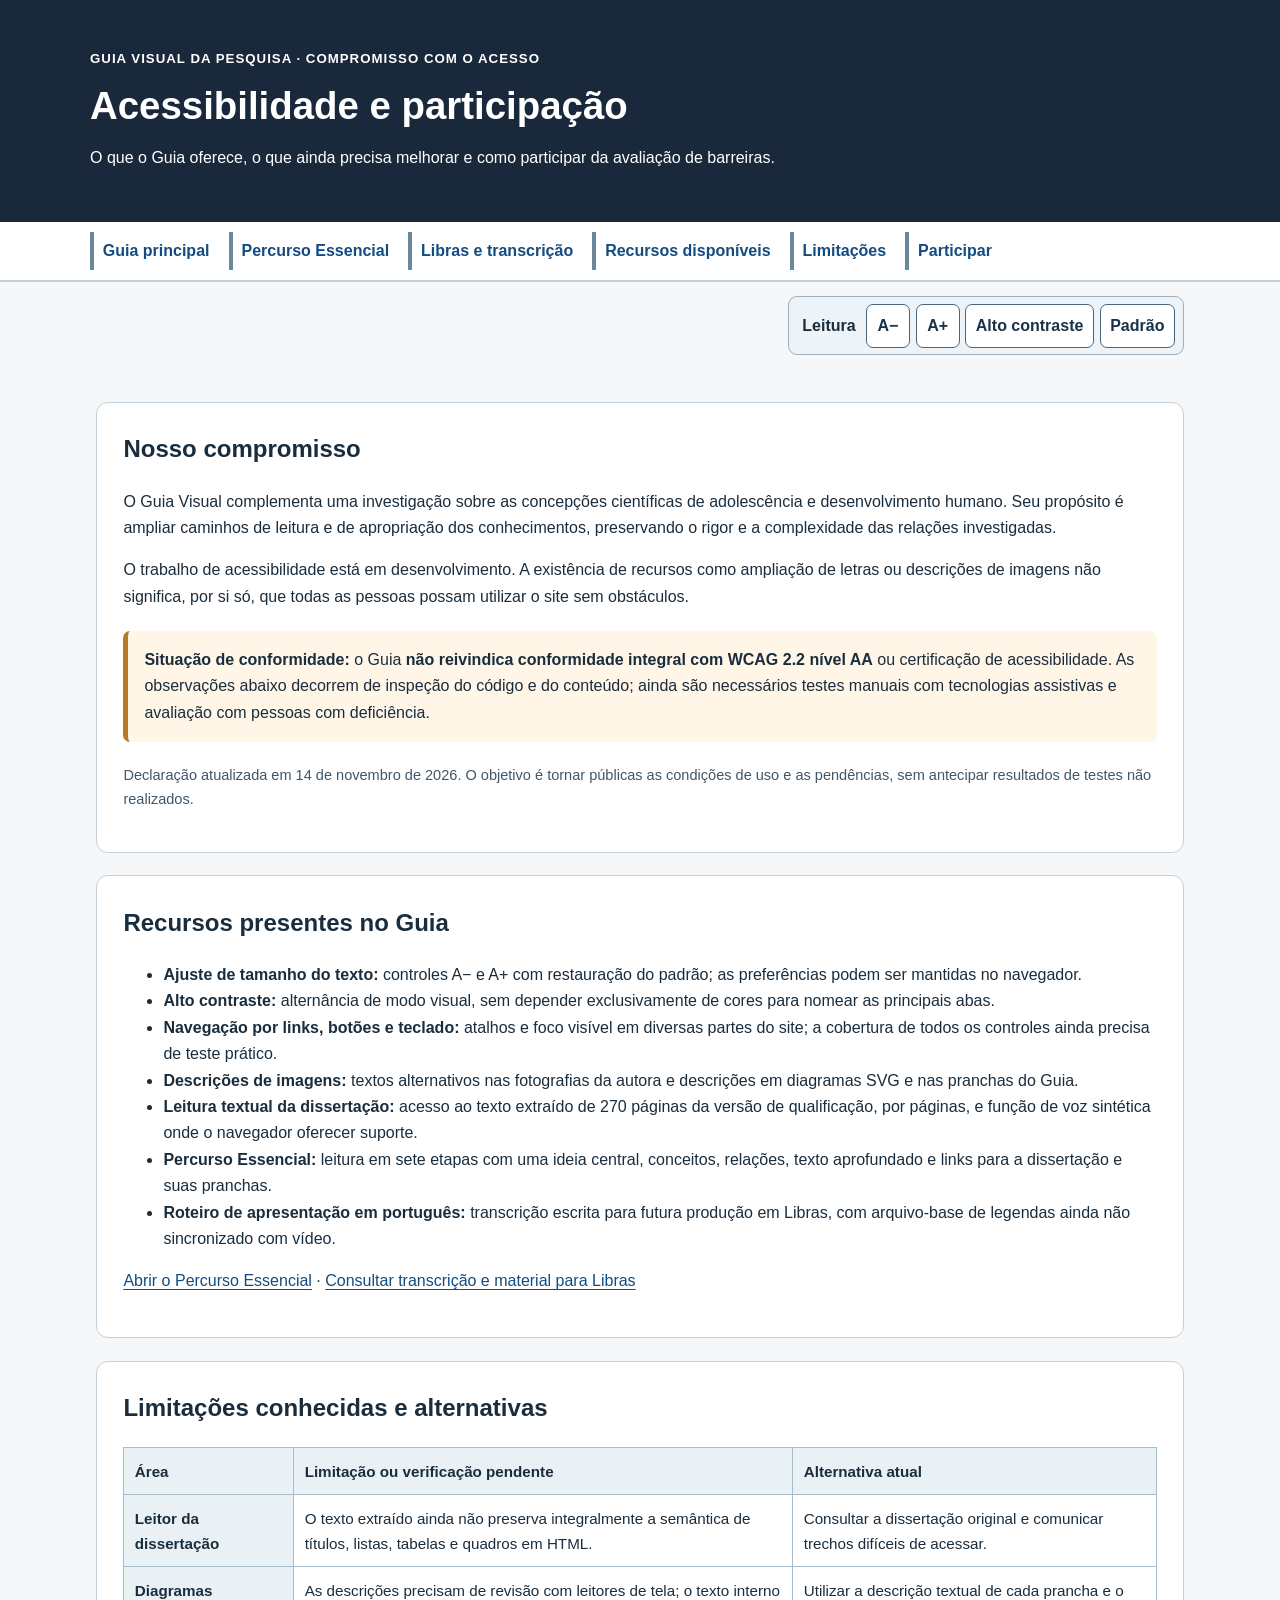
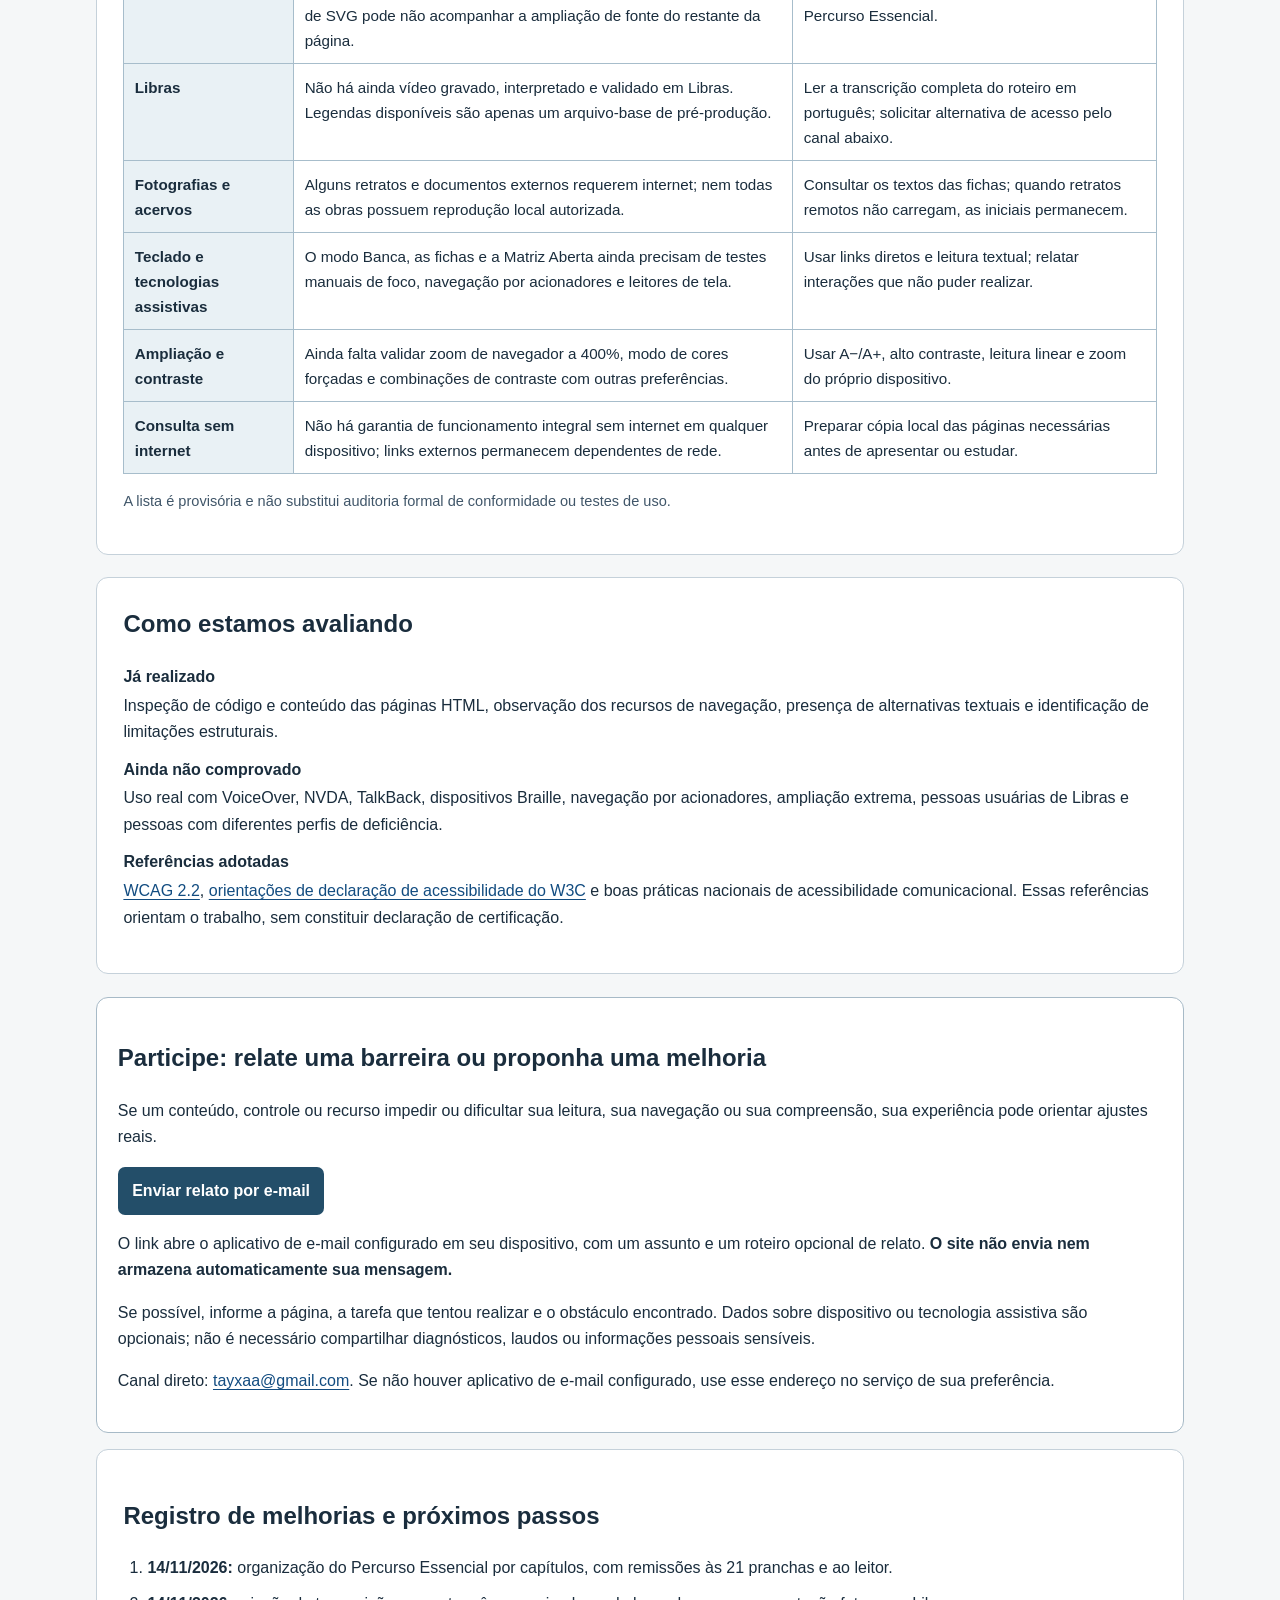
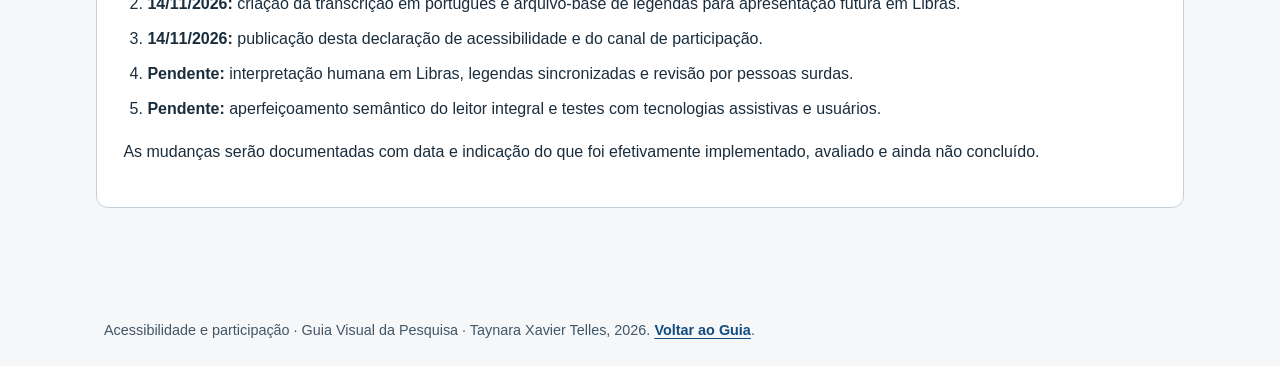
==== acessibilidade.html @ acc0e572 "Criar declaração transparente de acessibilidade e participação com canal de retorno" ====
<!doctype html><html lang="pt-BR"><head><meta charset="utf-8"><meta name="viewport" content="width=device-width,initial-scale=1"><meta name="author" content="Taynara Xavier Telles"><title>Acessibilidade e participação · Guia Visual</title><style>:root{--ink:#1a2d3d;--muted:#40576b;--line:#c5d1da;--bg:#f5f7f8;--navy:#19283b;--accent:#345e75;color-scheme:light}
*{box-sizing:border-box}html{scroll-behavior:smooth;scroll-padding-top:1.5rem}body{margin:0;font:1rem/1.65 Arial,Helvetica,sans-serif;background:var(--bg);color:var(--ink)}a{color:#124c80;text-underline-offset:3px}a:focus-visible,button:focus-visible,summary:focus-visible{outline:3px solid #b85d16;outline-offset:3px}.skip{position:absolute;left:-10000px}.skip:focus{left:1rem;top:.5rem;z-index:20;background:#fff;padding:.6rem}.hero{background:var(--navy);color:#fff;padding:2.15rem max(1rem,calc((100vw - 1100px)/2))}.eyebrow{text-transform:uppercase;letter-spacing:.075em;font-size:.83rem;font-weight:700}.hero h1{font-size:clamp(1.8rem,3vw,2.6rem);line-height:1.2;margin:.45rem 0}.hero p{max-width:82ch}.topnav{background:#fff;border-bottom:2px solid #c1cdd8;padding:.65rem max(1rem,calc((100vw - 1100px)/2));display:flex;flex-wrap:wrap;gap:.65rem;align-items:center}.topnav a{padding:.35rem .55rem;border-left:4px solid #6b8799;text-decoration:none;font-weight:700}.topnav a:hover{text-decoration:underline}.a11y-standalone{max-width:1120px;margin:.9rem auto;padding:0 1rem;display:flex;justify-content:flex-end}.accessibility-controls{display:none;align-items:center;gap:.35rem;flex-wrap:wrap;background:#edf3f7;border:1px solid #9cb0bf;padding:.4rem .5rem;border-radius:9px}html.gv-a11y-ready .accessibility-controls{display:flex}.accessibility-controls button{font:inherit;font-weight:700;padding:.38rem .6rem;min-height:44px;min-width:44px;background:#fff;border:1px solid #48657a;border-radius:7px;color:#193247}.accessibility-controls button[aria-pressed=true]{background:#19283b;color:#fff}.a11y-label{font-weight:bold;padding:0 .3rem}.a11y-visually-hidden{position:absolute!important;width:1px!important;height:1px!important;padding:0!important;margin:-1px!important;overflow:hidden!important;clip:rect(0,0,0,0)!important;white-space:nowrap!important;border:0!important}main{max-width:1120px;margin:auto;padding:1rem 1rem 4rem}.intro,.chapter,.last{background:#fff;border:1px solid var(--line);border-radius:12px;padding:clamp(1rem,2.3vw,1.65rem);margin:1rem 0 1.4rem}.intro h2{margin-top:0}.jump{display:grid;grid-template-columns:repeat(auto-fit,minmax(min(100%,220px),1fr));gap:.55rem;margin:.9rem 0}.jump a{border:1px solid #acbfce;border-left:5px solid var(--accent);border-radius:7px;padding:.65rem .75rem;background:#f3f7fa;text-decoration:none;font-weight:700}.jump a:hover{background:#e2eef5;text-decoration:underline}.chapter{border-left:8px solid var(--tone,#426b82)}.chapter header h2{font-size:clamp(1.3rem,2vw,1.7rem);margin:.15rem 0 .6rem}.chapter .step{font-size:.81rem;font-weight:700;text-transform:uppercase;letter-spacing:.05em;color:#3c6177}.chapter .key{font-size:1.12rem;line-height:1.55;font-weight:600;max-width:88ch}.chapter h3{font-size:1.05rem;margin:.8rem 0 .3rem}.chapter ul{margin:.25rem 0 1rem;padding-left:1.3rem}.chapter li{margin:.3rem 0}.chapter details{border:1px solid #a8bdcb;border-radius:8px;padding:.6rem .8rem;margin:.6rem 0;background:#f8fafc}.chapter summary{cursor:pointer;font-weight:700}.chapter details p{margin:.75rem 0}.links{display:flex;gap:.7rem;flex-wrap:wrap;margin-top:1rem}.links a{font-weight:700;display:inline-block;padding:.5rem .7rem;border:1px solid #9bb3c3;border-radius:7px}.trace{font-size:.88rem;color:#3e5568}.note{border-left:4px solid #b97927;background:#fcf6ec;padding:.75rem 1rem}.last ul{padding-left:1.35rem}.footer{padding:1.5rem;max-width:1120px;margin:auto;font-size:.9rem;color:#405669}.footer a{font-weight:700}@media(max-width:600px){.topnav{gap:.3rem}.topnav a{font-size:.88rem}.links{display:grid}.chapter{padding:1rem;border-left-width:5px}}@media(prefers-reduced-motion:reduce){html{scroll-behavior:auto}}@media print{.topnav,.a11y-standalone,.skip{display:none!important}body{background:#fff}.chapter{break-inside:avoid}.hero{background:#fff;color:#000}}html.gv-high-contrast,html.gv-high-contrast body{background:#fff!important;color:#000!important}html.gv-high-contrast .hero{background:#000!important;color:#fff!important}html.gv-high-contrast :is(.intro,.chapter,.last,.chapter details,.jump a,.topnav,.links a,.accessibility-controls){background:#fff!important;color:#000!important;border-color:#000!important;box-shadow:none!important}html.gv-high-contrast a{color:#001b9c!important;text-decoration:underline!important}html.gv-high-contrast .hero a{color:#fff!important}html.gv-high-contrast .note{background:#fff!important;border-color:#000!important;color:#000!important}html.gv-high-contrast .accessibility-controls button{background:#fff!important;color:#000!important;border:2px solid #000!important}html.gv-high-contrast .accessibility-controls button[aria-pressed=true]{background:#000!important;color:#fff!important}
.status-table{border-collapse:collapse;width:100%;font-size:.95rem;background:#fff}.status-table th,.status-table td{border:1px solid #a7bdcb;padding:.65rem;vertical-align:top;text-align:left}.status-table th{background:#e9f1f5}.statement dt{font-weight:700;margin-top:.7rem}.statement dd{margin:.15rem 0 .6rem}.notice{border-left:5px solid #b77b28;background:#fff6e8;padding:1rem;margin:1.3rem 0;border-radius:7px}.success-box{border-left:5px solid #42705e;background:#edf5f0;padding:1rem;margin:1rem 0;border-radius:7px}.feedback{border:1px solid #a7bac7;border-radius:12px;padding:1.3rem;background:#fff;margin:1rem 0}.feedback .contact{display:inline-block;background:#234e69;color:#fff;padding:.68rem .9rem;text-decoration:none;font-weight:700;border-radius:7px}.feedback .contact:focus-visible{outline:3px solid #dc961f}.feedback .contact:hover{text-decoration:underline}.small{font-size:.91rem;color:#405669}.timeline{padding-left:1.5rem}.timeline li{margin:.55rem 0}@media(max-width:620px){.status-table{display:block;overflow-x:auto}.feedback{padding:1rem}}html.gv-high-contrast :is(.status-table,.status-table th,.status-table td,.notice,.success-box,.feedback){background:#fff!important;color:#000!important;border-color:#000!important}html.gv-high-contrast .feedback .contact{background:#000!important;color:#fff!important}</style></head><body>
<a class="skip" href="#conteudo">Ir diretamente ao conteúdo</a>
<header class="hero"><p class="eyebrow">Guia Visual da Pesquisa · Compromisso com o acesso</p><h1>Acessibilidade e participação</h1><p>O que o Guia oferece, o que ainda precisa melhorar e como participar da avaliação de barreiras.</p></header>
<nav class="topnav" aria-label="Navegação principal"><a href="index.html#explorar">Guia principal</a><a href="percurso-essencial.html">Percurso Essencial</a><a href="libras-apresentacao.html">Libras e transcrição</a><a href="#recursos">Recursos disponíveis</a><a href="#limites">Limitações</a><a href="#participar">Participar</a></nav>
<div class="a11y-standalone"><div class="accessibility-controls" role="group" aria-label="Ajustes de acessibilidade"><span class="a11y-label">Leitura</span><button type="button" id="gv-font-minus" aria-label="Diminuir tamanho da letra" title="Diminuir tamanho da letra">A−</button><button type="button" id="gv-font-plus" aria-label="Aumentar tamanho da letra" title="Aumentar tamanho da letra">A+</button><button type="button" id="gv-contrast" aria-pressed="false" aria-label="Ativar alto contraste">Alto contraste</button><button type="button" id="gv-reset" title="Restaurar tamanho e contraste originais">Padrão</button><span id="gv-a11y-status" class="a11y-visually-hidden" role="status" aria-live="polite" aria-atomic="true"></span></div></div>
<main id="conteudo">
<section class="intro" aria-labelledby="compromisso"><h2 id="compromisso">Nosso compromisso</h2>
<p>O Guia Visual complementa uma investigação sobre as concepções científicas de adolescência e desenvolvimento humano. Seu propósito é ampliar caminhos de leitura e de apropriação dos conhecimentos, preservando o rigor e a complexidade das relações investigadas.</p>
<p>O trabalho de acessibilidade está em desenvolvimento. A existência de recursos como ampliação de letras ou descrições de imagens não significa, por si só, que todas as pessoas possam utilizar o site sem obstáculos.</p>
<div class="notice"><strong>Situação de conformidade:</strong> o Guia <strong>não reivindica conformidade integral com WCAG 2.2 nível AA</strong> ou certificação de acessibilidade. As observações abaixo decorrem de inspeção do código e do conteúdo; ainda são necessários testes manuais com tecnologias assistivas e avaliação com pessoas com deficiência.</div>
<p class="small">Declaração atualizada em 14 de novembro de 2026. O objetivo é tornar públicas as condições de uso e as pendências, sem antecipar resultados de testes não realizados.</p>
</section>
<section class="intro" id="recursos" aria-labelledby="recursos-titulo"><h2 id="recursos-titulo">Recursos presentes no Guia</h2>
<ul><li><strong>Ajuste de tamanho do texto:</strong> controles A− e A+ com restauração do padrão; as preferências podem ser mantidas no navegador.</li>
<li><strong>Alto contraste:</strong> alternância de modo visual, sem depender exclusivamente de cores para nomear as principais abas.</li>
<li><strong>Navegação por links, botões e teclado:</strong> atalhos e foco visível em diversas partes do site; a cobertura de todos os controles ainda precisa de teste prático.</li>
<li><strong>Descrições de imagens:</strong> textos alternativos nas fotografias da autora e descrições em diagramas SVG e nas pranchas do Guia.</li>
<li><strong>Leitura textual da dissertação:</strong> acesso ao texto extraído de 270 páginas da versão de qualificação, por páginas, e função de voz sintética onde o navegador oferecer suporte.</li>
<li><strong>Percurso Essencial:</strong> leitura em sete etapas com uma ideia central, conceitos, relações, texto aprofundado e links para a dissertação e suas pranchas.</li>
<li><strong>Roteiro de apresentação em português:</strong> transcrição escrita para futura produção em Libras, com arquivo-base de legendas ainda não sincronizado com vídeo.</li></ul>
<p><a href="percurso-essencial.html">Abrir o Percurso Essencial</a> · <a href="libras-apresentacao.html">Consultar transcrição e material para Libras</a></p></section>
<section class="intro" id="limites" aria-labelledby="limites-titulo"><h2 id="limites-titulo">Limitações conhecidas e alternativas</h2>
<table class="status-table"><thead><tr><th scope="col">Área</th><th scope="col">Limitação ou verificação pendente</th><th scope="col">Alternativa atual</th></tr></thead><tbody>
<tr><th scope="row">Leitor da dissertação</th><td>O texto extraído ainda não preserva integralmente a semântica de títulos, listas, tabelas e quadros em HTML.</td><td>Consultar a dissertação original e comunicar trechos difíceis de acessar.</td></tr>
<tr><th scope="row">Diagramas</th><td>As descrições precisam de revisão com leitores de tela; o texto interno de SVG pode não acompanhar a ampliação de fonte do restante da página.</td><td>Utilizar a descrição textual de cada prancha e o Percurso Essencial.</td></tr>
<tr><th scope="row">Libras</th><td>Não há ainda vídeo gravado, interpretado e validado em Libras. Legendas disponíveis são apenas um arquivo-base de pré-produção.</td><td>Ler a transcrição completa do roteiro em português; solicitar alternativa de acesso pelo canal abaixo.</td></tr>
<tr><th scope="row">Fotografias e acervos</th><td>Alguns retratos e documentos externos requerem internet; nem todas as obras possuem reprodução local autorizada.</td><td>Consultar os textos das fichas; quando retratos remotos não carregam, as iniciais permanecem.</td></tr>
<tr><th scope="row">Teclado e tecnologias assistivas</th><td>O modo Banca, as fichas e a Matriz Aberta ainda precisam de testes manuais de foco, navegação por acionadores e leitores de tela.</td><td>Usar links diretos e leitura textual; relatar interações que não puder realizar.</td></tr>
<tr><th scope="row">Ampliação e contraste</th><td>Ainda falta validar zoom de navegador a 400%, modo de cores forçadas e combinações de contraste com outras preferências.</td><td>Usar A−/A+, alto contraste, leitura linear e zoom do próprio dispositivo.</td></tr>
<tr><th scope="row">Consulta sem internet</th><td>Não há garantia de funcionamento integral sem internet em qualquer dispositivo; links externos permanecem dependentes de rede.</td><td>Preparar cópia local das páginas necessárias antes de apresentar ou estudar.</td></tr></tbody></table>
<p class="small">A lista é provisória e não substitui auditoria formal de conformidade ou testes de uso.</p>
</section>
<section class="intro" aria-labelledby="verificacao"><h2 id="verificacao">Como estamos avaliando</h2>
<dl class="statement"><dt>Já realizado</dt><dd>Inspeção de código e conteúdo das páginas HTML, observação dos recursos de navegação, presença de alternativas textuais e identificação de limitações estruturais.</dd>
<dt>Ainda não comprovado</dt><dd>Uso real com VoiceOver, NVDA, TalkBack, dispositivos Braille, navegação por acionadores, ampliação extrema, pessoas usuárias de Libras e pessoas com diferentes perfis de deficiência.</dd>
<dt>Referências adotadas</dt><dd><a href="https://www.w3.org/TR/WCAG22/" target="_blank" rel="noopener noreferrer">WCAG 2.2</a>, <a href="https://www.w3.org/WAI/planning/statements/" target="_blank" rel="noopener noreferrer">orientações de declaração de acessibilidade do W3C</a> e boas práticas nacionais de acessibilidade comunicacional. Essas referências orientam o trabalho, sem constituir declaração de certificação.</dd></dl>
</section>
<section class="feedback" id="participar" aria-labelledby="participar-titulo"><h2 id="participar-titulo">Participe: relate uma barreira ou proponha uma melhoria</h2>
<p>Se um conteúdo, controle ou recurso impedir ou dificultar sua leitura, sua navegação ou sua compreensão, sua experiência pode orientar ajustes reais.</p>
<p><a class="contact" href="mailto:tayxaa@gmail.com?subject=Guia%20Visual%20%E2%80%94%20relato%20de%20barreira%20de%20acessibilidade&body=P%C3%A1gina%20ou%20se%C3%A7%C3%A3o%20do%20Guia%3A%0A%0AO%20que%20tentei%20fazer%3A%0A%0AQual%20foi%20a%20dificuldade%3A%0A%0ADispositivo%2C%20navegador%20ou%20tecnologia%20assistiva%20(opcional)%3A%0A%0AAlternativa%20desejada%20(opcional)%3A%0A%0A">Enviar relato por e-mail</a></p>
<p>O link abre o aplicativo de e-mail configurado em seu dispositivo, com um assunto e um roteiro opcional de relato. <strong>O site não envia nem armazena automaticamente sua mensagem.</strong></p>
<p>Se possível, informe a página, a tarefa que tentou realizar e o obstáculo encontrado. Dados sobre dispositivo ou tecnologia assistiva são opcionais; não é necessário compartilhar diagnósticos, laudos ou informações pessoais sensíveis.</p>
<p>Canal direto: <a href="mailto:tayxaa@gmail.com">tayxaa@gmail.com</a>. Se não houver aplicativo de e-mail configurado, use esse endereço no serviço de sua preferência.</p>
</section>
<section class="last" aria-labelledby="historico"><h2 id="historico">Registro de melhorias e próximos passos</h2>
<ol class="timeline"><li><strong>14/11/2026:</strong> organização do Percurso Essencial por capítulos, com remissões às 21 pranchas e ao leitor.</li>
<li><strong>14/11/2026:</strong> criação da transcrição em português e arquivo-base de legendas para apresentação futura em Libras.</li>
<li><strong>14/11/2026:</strong> publicação desta declaração de acessibilidade e do canal de participação.</li>
<li><strong>Pendente:</strong> interpretação humana em Libras, legendas sincronizadas e revisão por pessoas surdas.</li>
<li><strong>Pendente:</strong> aperfeiçoamento semântico do leitor integral e testes com tecnologias assistivas e usuários.</li></ol>
<p>As mudanças serão documentadas com data e indicação do que foi efetivamente implementado, avaliado e ainda não concluído.</p></section>
</main><footer class="footer">Acessibilidade e participação · Guia Visual da Pesquisa · Taynara Xavier Telles, 2026. <a href="index.html#explorar">Voltar ao Guia</a>.</footer><script>
/* Preferências de acessibilidade do Guia: sem bibliotecas, compartilhadas entre páginas */
(function(){
"use strict";
var levels=[80,90,100,110,125,150,175,200], key="gv-a11y-preferences-v1";
var minus=document.getElementById("gv-font-minus"),plus=document.getElementById("gv-font-plus"),contrast=document.getElementById("gv-contrast"),reset=document.getElementById("gv-reset"),status=document.getElementById("gv-a11y-status");
if(!minus||!plus||!contrast||!reset||!status)return;
var state={level:2,contrast:false};
try{var stored=JSON.parse(localStorage.getItem(key)||"null");if(stored&&Number.isInteger(stored.level)&&stored.level>=0&&stored.level<levels.length)state.level=stored.level;if(stored&&typeof stored.contrast==="boolean")state.contrast=stored.contrast;}catch(e){}
function render(save){
 var root=document.documentElement;
 root.style.fontSize=levels[state.level]+"%";
 root.classList.toggle("gv-high-contrast",state.contrast);
 root.classList.toggle("gv-large-type",levels[state.level]>=175);
 minus.disabled=state.level===0;plus.disabled=state.level===levels.length-1;
 contrast.setAttribute("aria-pressed",String(state.contrast));
 contrast.setAttribute("aria-label",state.contrast?"Desativar alto contraste":"Ativar alto contraste");
 contrast.textContent=state.contrast?"Contraste: ligado":"Alto contraste";
 if(save){
   status.textContent="Tamanho do texto: "+levels[state.level]+"%. Alto contraste "+(state.contrast?"ativado.":"desativado.");
   try{localStorage.setItem(key,JSON.stringify(state));}catch(e){}
 }
}
minus.addEventListener("click",function(){if(state.level>0){state.level--;render(true);}});
plus.addEventListener("click",function(){if(state.level<levels.length-1){state.level++;render(true);}});
contrast.addEventListener("click",function(){state.contrast=!state.contrast;render(true);});
reset.addEventListener("click",function(){state={level:2,contrast:false};render(true);});
render(false);
document.documentElement.classList.add("gv-a11y-ready");
})();
</script></body></html>
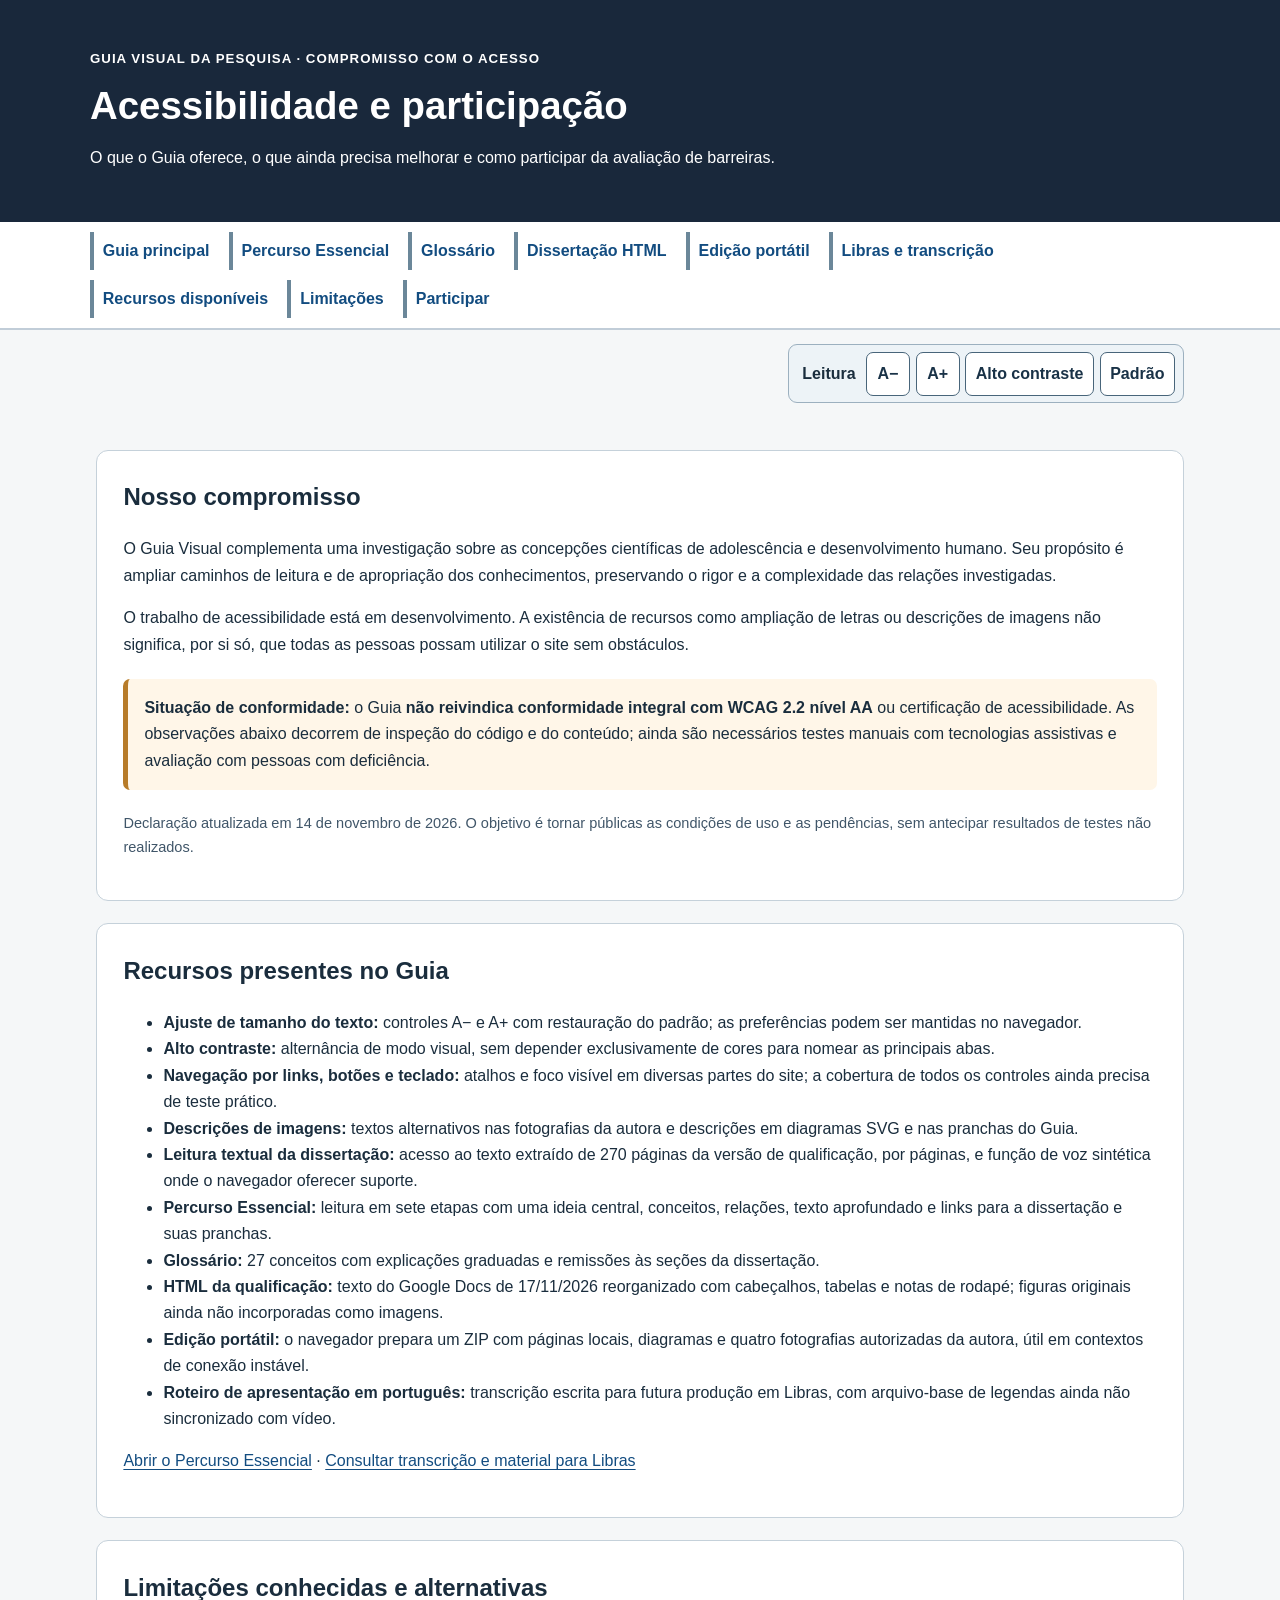
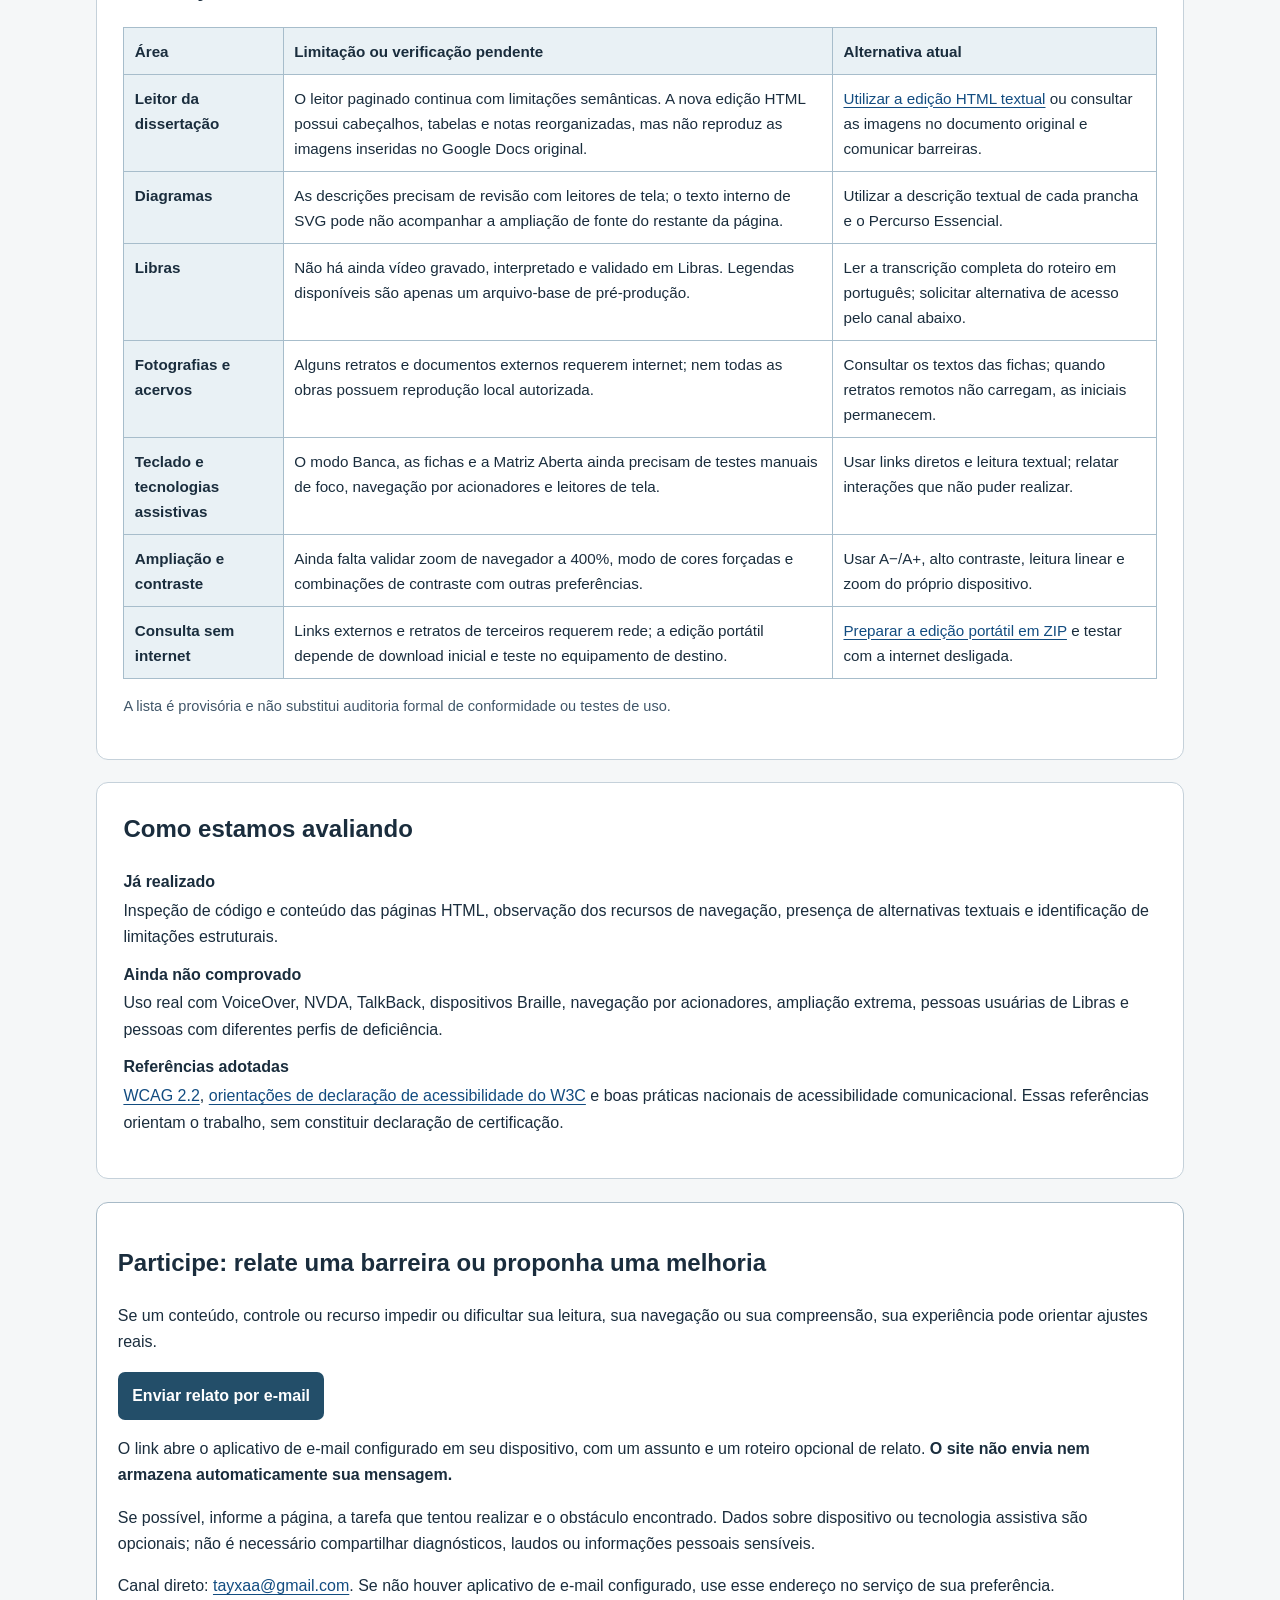
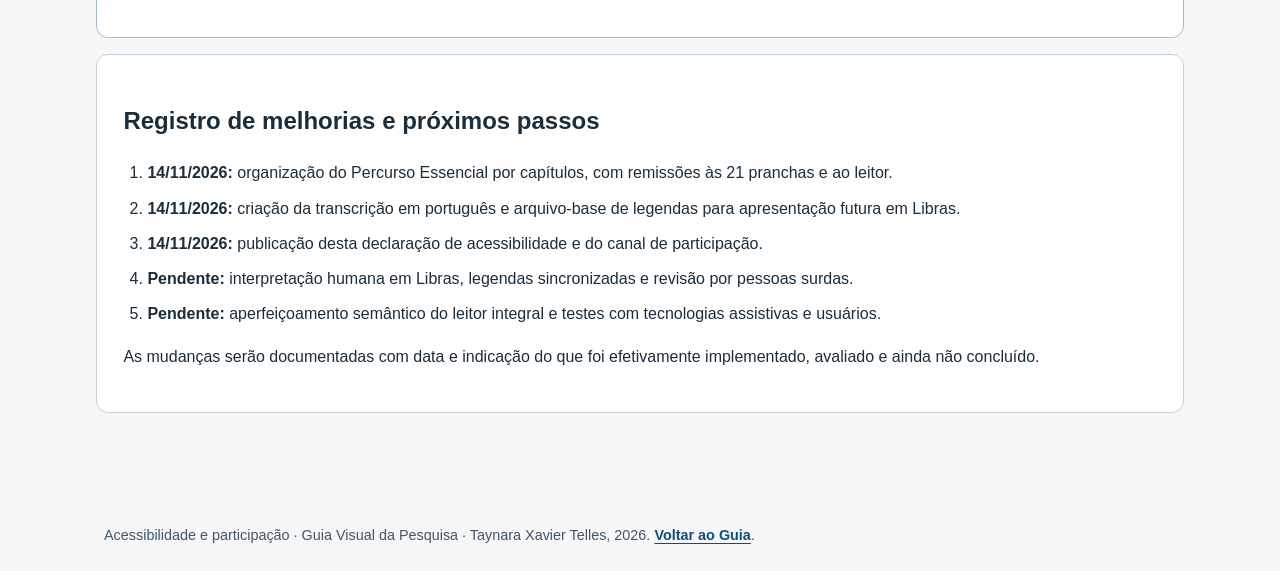
==== commit 08df54ce: "Atualizar declaração de acessibilidade com glossário, edição HTML e download portátil" ====
--- a/acessibilidade.html
+++ b/acessibilidade.html
@@ -3,7 +3,7 @@
 .status-table{border-collapse:collapse;width:100%;font-size:.95rem;background:#fff}.status-table th,.status-table td{border:1px solid #a7bdcb;padding:.65rem;vertical-align:top;text-align:left}.status-table th{background:#e9f1f5}.statement dt{font-weight:700;margin-top:.7rem}.statement dd{margin:.15rem 0 .6rem}.notice{border-left:5px solid #b77b28;background:#fff6e8;padding:1rem;margin:1.3rem 0;border-radius:7px}.success-box{border-left:5px solid #42705e;background:#edf5f0;padding:1rem;margin:1rem 0;border-radius:7px}.feedback{border:1px solid #a7bac7;border-radius:12px;padding:1.3rem;background:#fff;margin:1rem 0}.feedback .contact{display:inline-block;background:#234e69;color:#fff;padding:.68rem .9rem;text-decoration:none;font-weight:700;border-radius:7px}.feedback .contact:focus-visible{outline:3px solid #dc961f}.feedback .contact:hover{text-decoration:underline}.small{font-size:.91rem;color:#405669}.timeline{padding-left:1.5rem}.timeline li{margin:.55rem 0}@media(max-width:620px){.status-table{display:block;overflow-x:auto}.feedback{padding:1rem}}html.gv-high-contrast :is(.status-table,.status-table th,.status-table td,.notice,.success-box,.feedback){background:#fff!important;color:#000!important;border-color:#000!important}html.gv-high-contrast .feedback .contact{background:#000!important;color:#fff!important}</style></head><body>
 <a class="skip" href="#conteudo">Ir diretamente ao conteúdo</a>
 <header class="hero"><p class="eyebrow">Guia Visual da Pesquisa · Compromisso com o acesso</p><h1>Acessibilidade e participação</h1><p>O que o Guia oferece, o que ainda precisa melhorar e como participar da avaliação de barreiras.</p></header>
-<nav class="topnav" aria-label="Navegação principal"><a href="index.html#explorar">Guia principal</a><a href="percurso-essencial.html">Percurso Essencial</a><a href="libras-apresentacao.html">Libras e transcrição</a><a href="#recursos">Recursos disponíveis</a><a href="#limites">Limitações</a><a href="#participar">Participar</a></nav>
+<nav class="topnav" aria-label="Navegação principal"><a href="index.html#explorar">Guia principal</a><a href="percurso-essencial.html">Percurso Essencial</a><a href="glossario.html">Glossário</a><a href="documento-qualificacao.html">Dissertação HTML</a><a href="portatil.html">Edição portátil</a><a href="libras-apresentacao.html">Libras e transcrição</a><a href="#recursos">Recursos disponíveis</a><a href="#limites">Limitações</a><a href="#participar">Participar</a></nav>
 <div class="a11y-standalone"><div class="accessibility-controls" role="group" aria-label="Ajustes de acessibilidade"><span class="a11y-label">Leitura</span><button type="button" id="gv-font-minus" aria-label="Diminuir tamanho da letra" title="Diminuir tamanho da letra">A−</button><button type="button" id="gv-font-plus" aria-label="Aumentar tamanho da letra" title="Aumentar tamanho da letra">A+</button><button type="button" id="gv-contrast" aria-pressed="false" aria-label="Ativar alto contraste">Alto contraste</button><button type="button" id="gv-reset" title="Restaurar tamanho e contraste originais">Padrão</button><span id="gv-a11y-status" class="a11y-visually-hidden" role="status" aria-live="polite" aria-atomic="true"></span></div></div>
 <main id="conteudo">
 <section class="intro" aria-labelledby="compromisso"><h2 id="compromisso">Nosso compromisso</h2>
@@ -18,18 +18,18 @@
 <li><strong>Navegação por links, botões e teclado:</strong> atalhos e foco visível em diversas partes do site; a cobertura de todos os controles ainda precisa de teste prático.</li>
 <li><strong>Descrições de imagens:</strong> textos alternativos nas fotografias da autora e descrições em diagramas SVG e nas pranchas do Guia.</li>
 <li><strong>Leitura textual da dissertação:</strong> acesso ao texto extraído de 270 páginas da versão de qualificação, por páginas, e função de voz sintética onde o navegador oferecer suporte.</li>
-<li><strong>Percurso Essencial:</strong> leitura em sete etapas com uma ideia central, conceitos, relações, texto aprofundado e links para a dissertação e suas pranchas.</li>
+<li><strong>Percurso Essencial:</strong> leitura em sete etapas com uma ideia central, conceitos, relações, texto aprofundado e links para a dissertação e suas pranchas.</li><li><strong>Glossário:</strong> 27 conceitos com explicações graduadas e remissões às seções da dissertação.</li><li><strong>HTML da qualificação:</strong> texto do Google Docs de 17/11/2026 reorganizado com cabeçalhos, tabelas e notas de rodapé; figuras originais ainda não incorporadas como imagens.</li><li><strong>Edição portátil:</strong> o navegador prepara um ZIP com páginas locais, diagramas e quatro fotografias autorizadas da autora, útil em contextos de conexão instável.</li>
 <li><strong>Roteiro de apresentação em português:</strong> transcrição escrita para futura produção em Libras, com arquivo-base de legendas ainda não sincronizado com vídeo.</li></ul>
 <p><a href="percurso-essencial.html">Abrir o Percurso Essencial</a> · <a href="libras-apresentacao.html">Consultar transcrição e material para Libras</a></p></section>
 <section class="intro" id="limites" aria-labelledby="limites-titulo"><h2 id="limites-titulo">Limitações conhecidas e alternativas</h2>
 <table class="status-table"><thead><tr><th scope="col">Área</th><th scope="col">Limitação ou verificação pendente</th><th scope="col">Alternativa atual</th></tr></thead><tbody>
-<tr><th scope="row">Leitor da dissertação</th><td>O texto extraído ainda não preserva integralmente a semântica de títulos, listas, tabelas e quadros em HTML.</td><td>Consultar a dissertação original e comunicar trechos difíceis de acessar.</td></tr>
+<tr><th scope="row">Leitor da dissertação</th><td>O leitor paginado continua com limitações semânticas. A nova edição HTML possui cabeçalhos, tabelas e notas reorganizadas, mas não reproduz as imagens inseridas no Google Docs original.</td><td><a href="documento-qualificacao.html">Utilizar a edição HTML textual</a> ou consultar as imagens no documento original e comunicar barreiras.</td></tr>
 <tr><th scope="row">Diagramas</th><td>As descrições precisam de revisão com leitores de tela; o texto interno de SVG pode não acompanhar a ampliação de fonte do restante da página.</td><td>Utilizar a descrição textual de cada prancha e o Percurso Essencial.</td></tr>
 <tr><th scope="row">Libras</th><td>Não há ainda vídeo gravado, interpretado e validado em Libras. Legendas disponíveis são apenas um arquivo-base de pré-produção.</td><td>Ler a transcrição completa do roteiro em português; solicitar alternativa de acesso pelo canal abaixo.</td></tr>
 <tr><th scope="row">Fotografias e acervos</th><td>Alguns retratos e documentos externos requerem internet; nem todas as obras possuem reprodução local autorizada.</td><td>Consultar os textos das fichas; quando retratos remotos não carregam, as iniciais permanecem.</td></tr>
 <tr><th scope="row">Teclado e tecnologias assistivas</th><td>O modo Banca, as fichas e a Matriz Aberta ainda precisam de testes manuais de foco, navegação por acionadores e leitores de tela.</td><td>Usar links diretos e leitura textual; relatar interações que não puder realizar.</td></tr>
 <tr><th scope="row">Ampliação e contraste</th><td>Ainda falta validar zoom de navegador a 400%, modo de cores forçadas e combinações de contraste com outras preferências.</td><td>Usar A−/A+, alto contraste, leitura linear e zoom do próprio dispositivo.</td></tr>
-<tr><th scope="row">Consulta sem internet</th><td>Não há garantia de funcionamento integral sem internet em qualquer dispositivo; links externos permanecem dependentes de rede.</td><td>Preparar cópia local das páginas necessárias antes de apresentar ou estudar.</td></tr></tbody></table>
+<tr><th scope="row">Consulta sem internet</th><td>Links externos e retratos de terceiros requerem rede; a edição portátil depende de download inicial e teste no equipamento de destino.</td><td><a href="portatil.html">Preparar a edição portátil em ZIP</a> e testar com a internet desligada.</td></tr></tbody></table>
 <p class="small">A lista é provisória e não substitui auditoria formal de conformidade ou testes de uso.</p>
 </section>
 <section class="intro" aria-labelledby="verificacao"><h2 id="verificacao">Como estamos avaliando</h2>
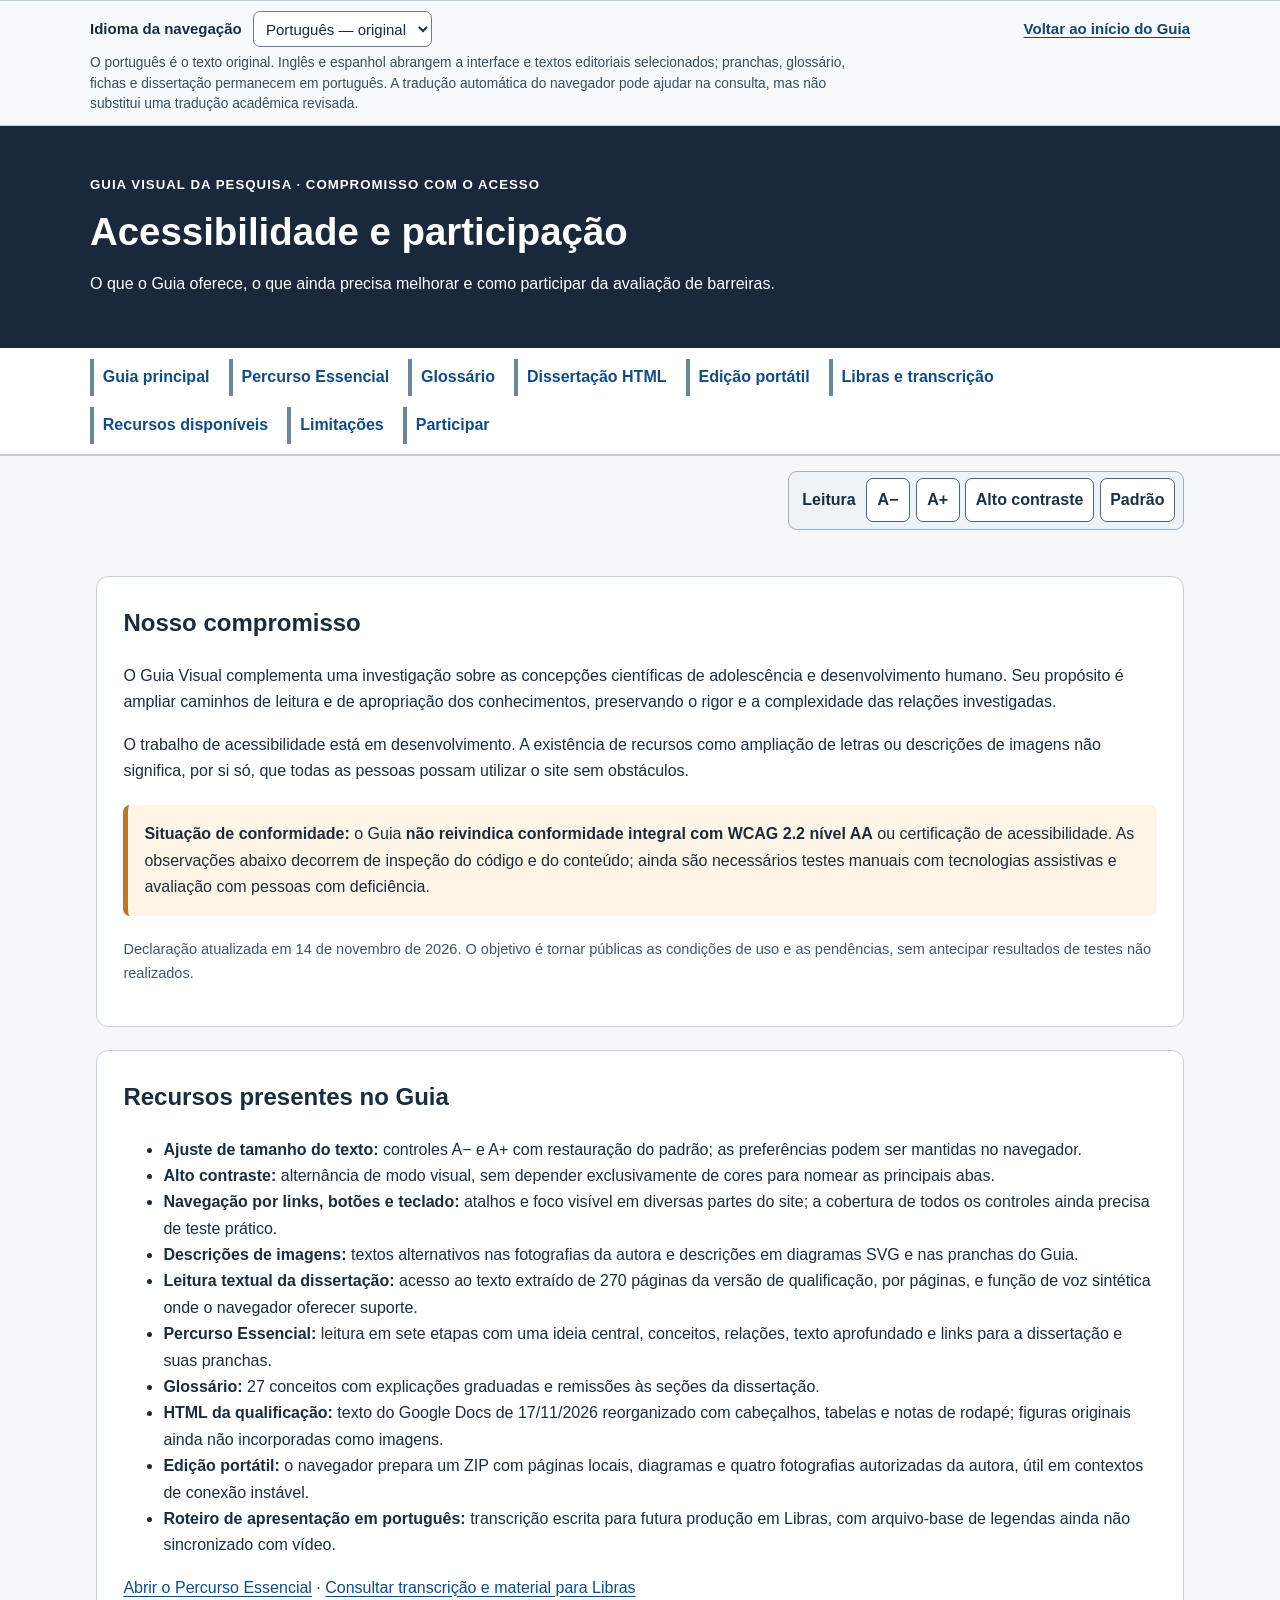
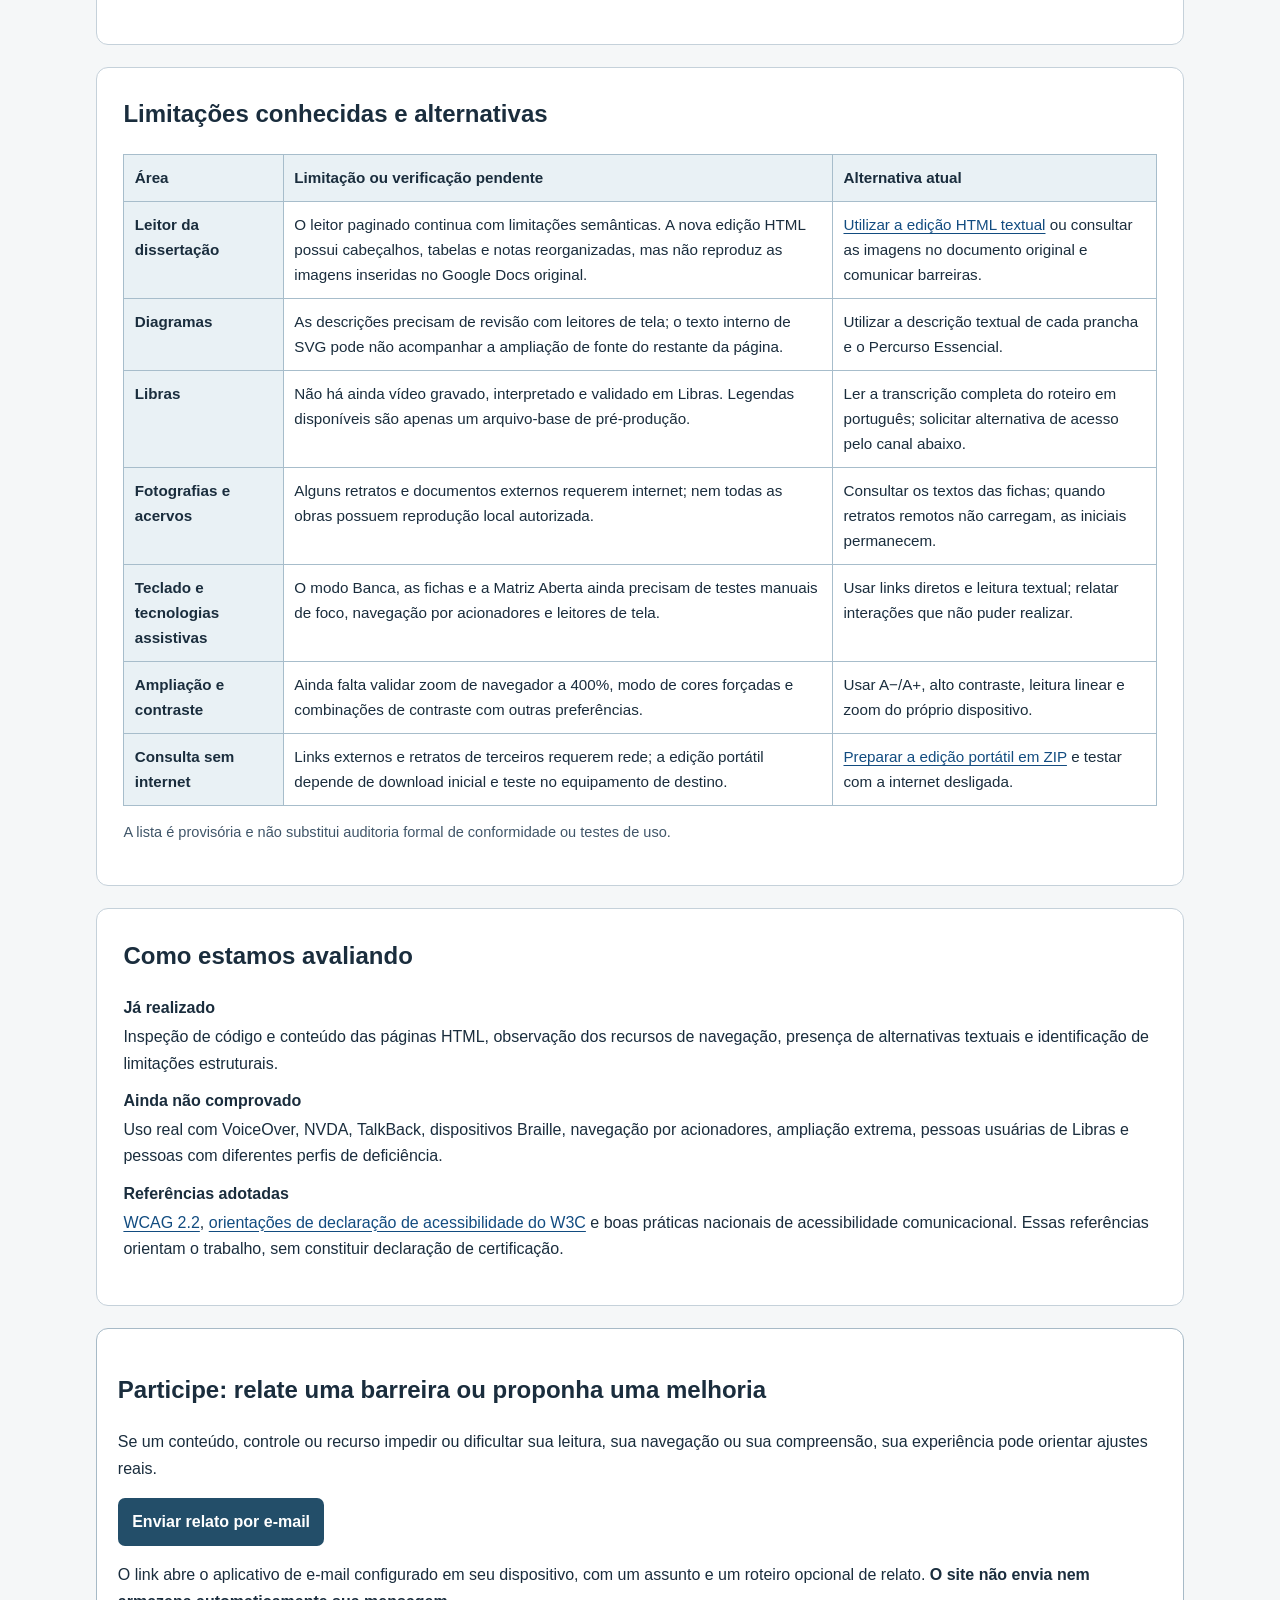
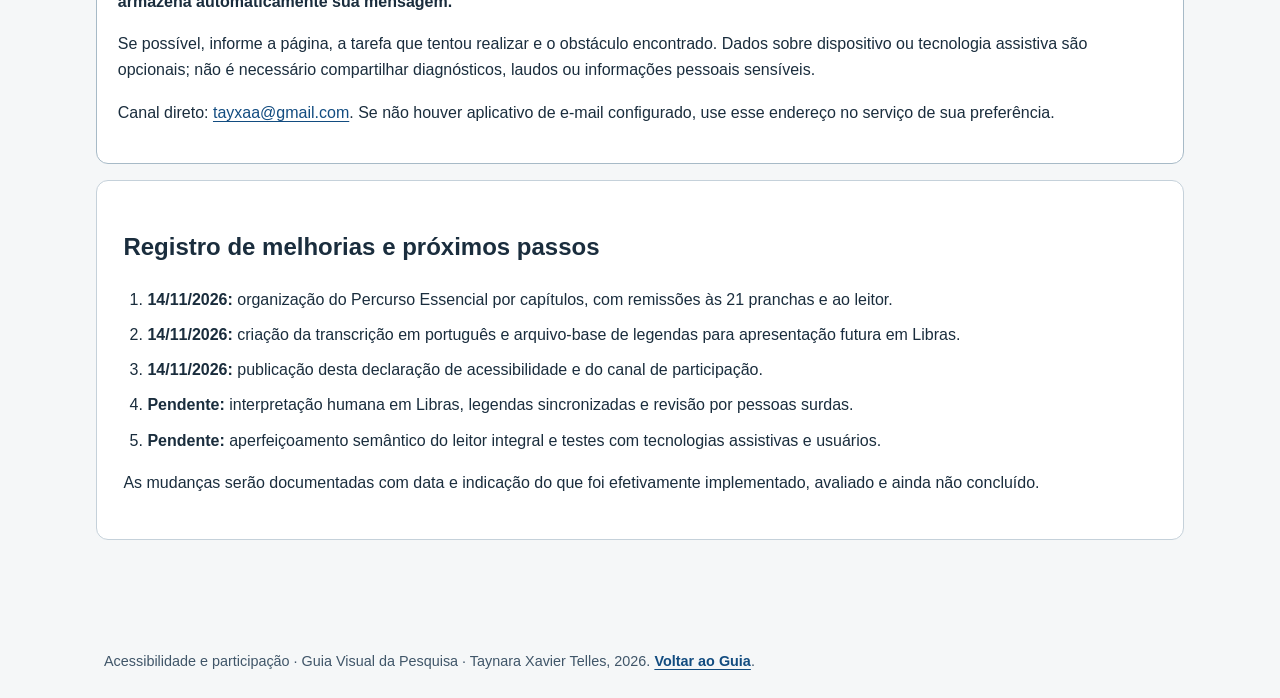
==== commit 0da45892: "Connect shared language controls to acessibilidade.html" ====
--- a/acessibilidade.html
+++ b/acessibilidade.html
@@ -81,4 +81,5 @@
 render(false);
 document.documentElement.classList.add("gv-a11y-ready");
 })();
-</script></body></html>+</script><script src="language-bridge.js"></script>
+</body></html>
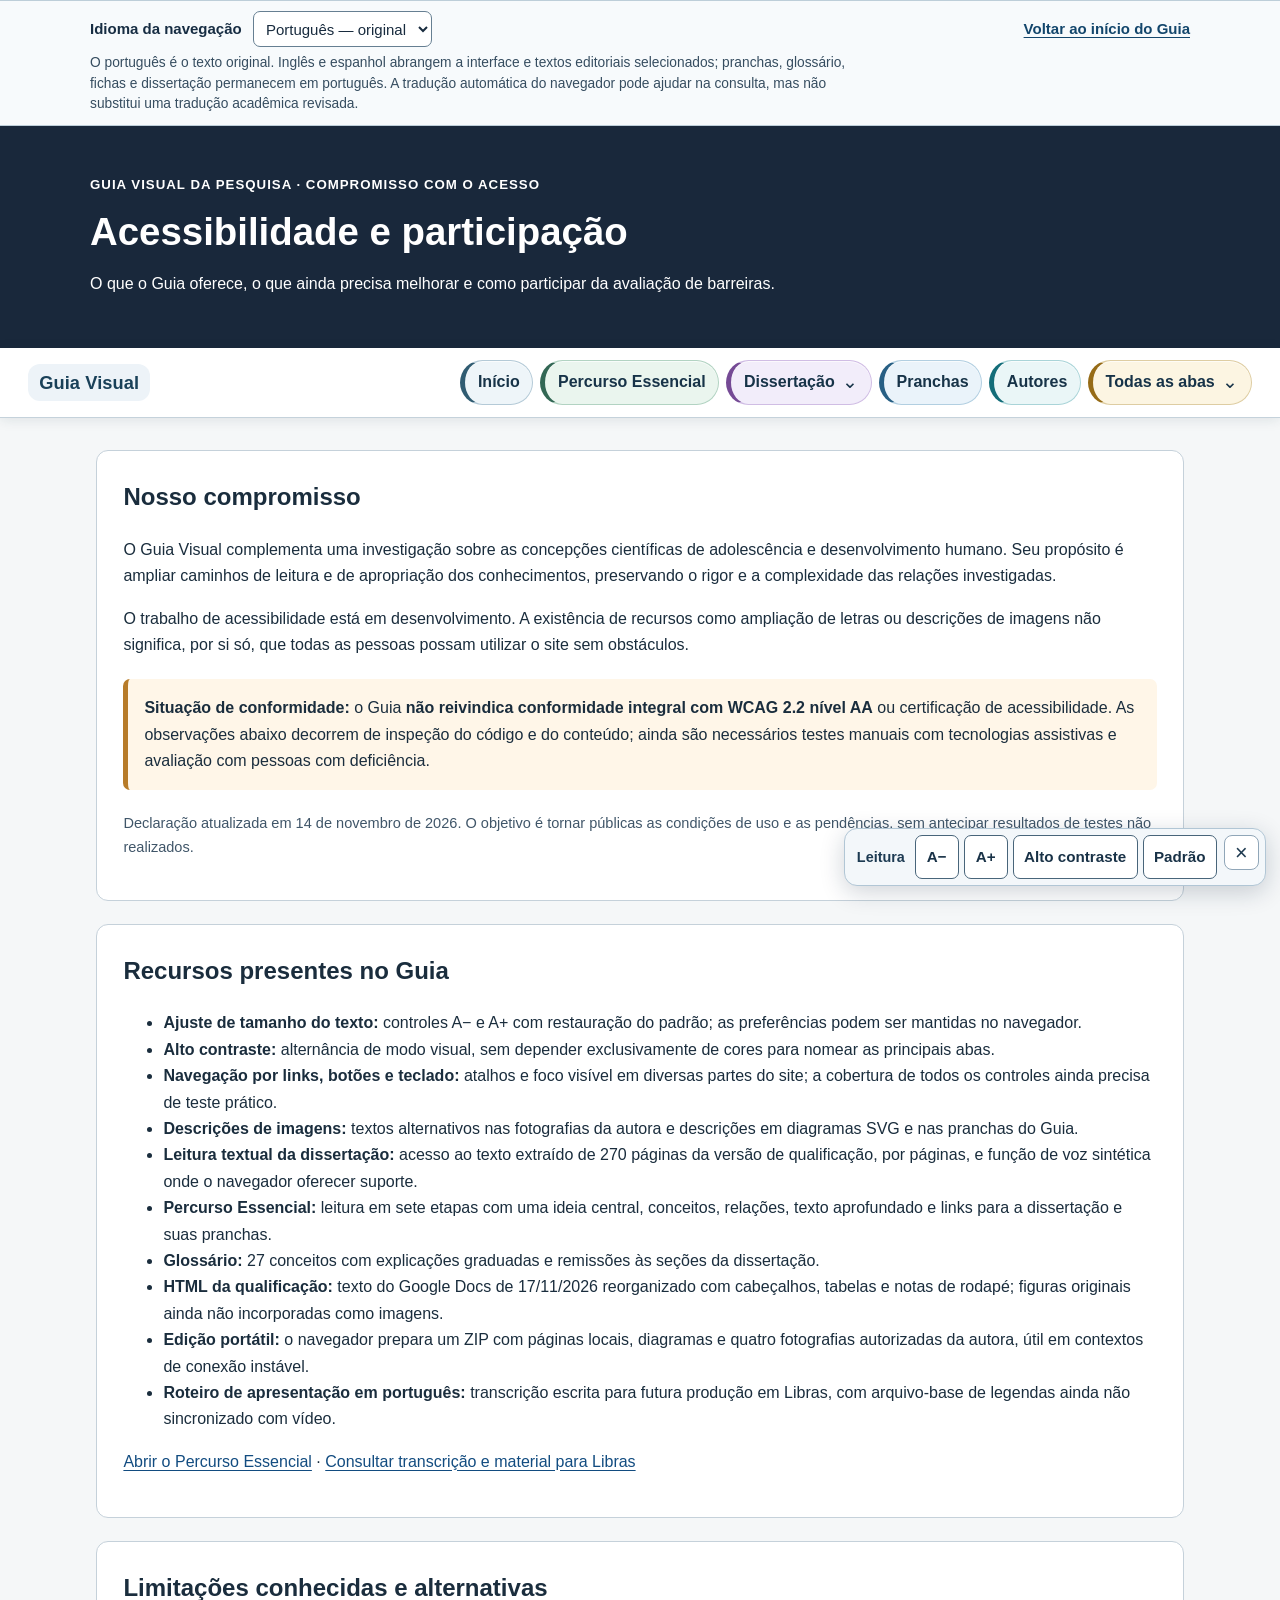
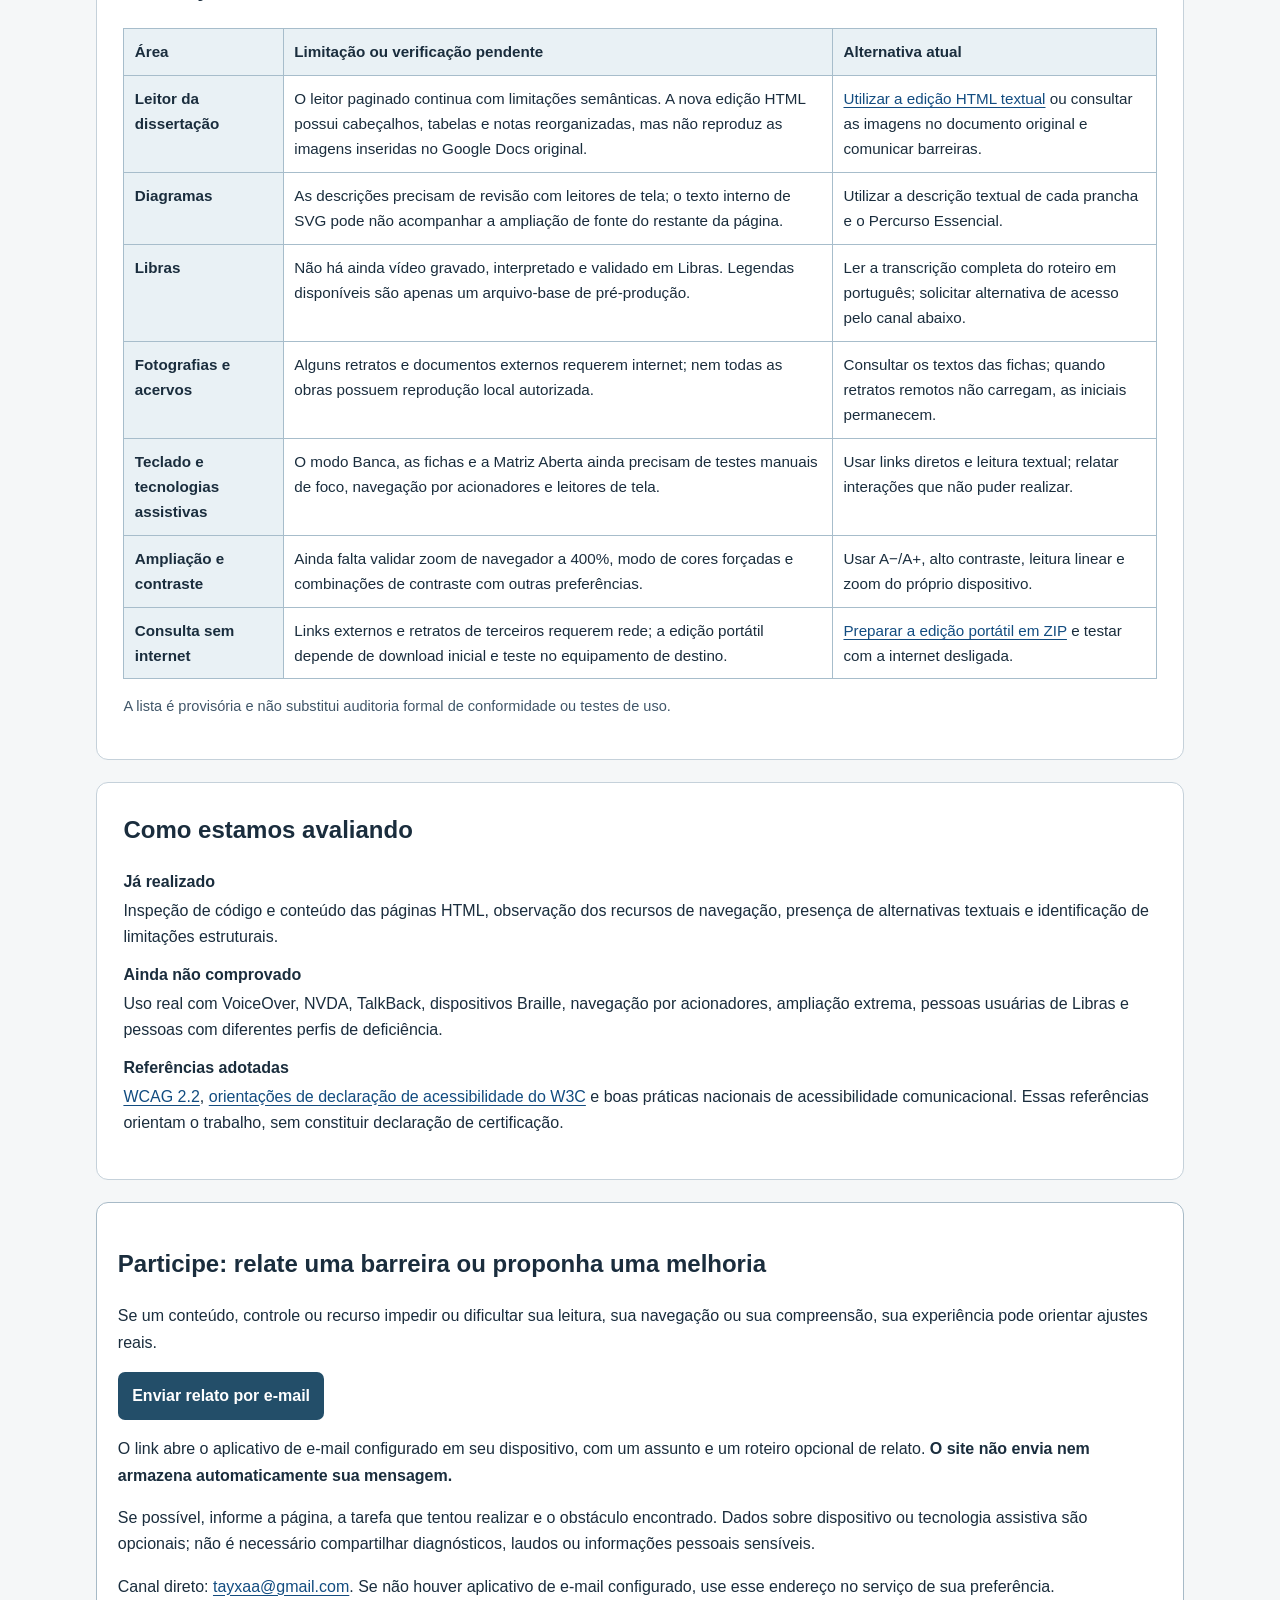
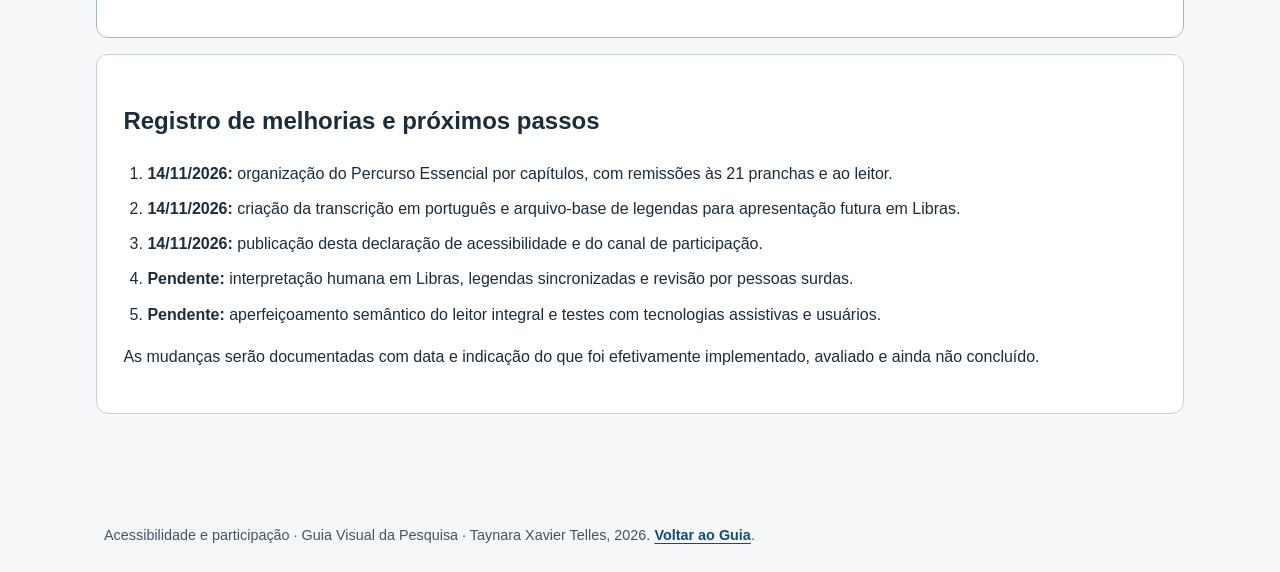
==== commit 7d9f0cbb: "Aplicar tipografia Arial em acessibilidade, apresentação, biografias e glossário" ====
--- a/acessibilidade.html
+++ b/acessibilidade.html
@@ -1,6 +1,7 @@
 <!doctype html><html lang="pt-BR"><head><meta charset="utf-8"><meta name="viewport" content="width=device-width,initial-scale=1"><meta name="author" content="Taynara Xavier Telles"><title>Acessibilidade e participação · Guia Visual</title><style>:root{--ink:#1a2d3d;--muted:#40576b;--line:#c5d1da;--bg:#f5f7f8;--navy:#19283b;--accent:#345e75;color-scheme:light}
 *{box-sizing:border-box}html{scroll-behavior:smooth;scroll-padding-top:1.5rem}body{margin:0;font:1rem/1.65 Arial,Helvetica,sans-serif;background:var(--bg);color:var(--ink)}a{color:#124c80;text-underline-offset:3px}a:focus-visible,button:focus-visible,summary:focus-visible{outline:3px solid #b85d16;outline-offset:3px}.skip{position:absolute;left:-10000px}.skip:focus{left:1rem;top:.5rem;z-index:20;background:#fff;padding:.6rem}.hero{background:var(--navy);color:#fff;padding:2.15rem max(1rem,calc((100vw - 1100px)/2))}.eyebrow{text-transform:uppercase;letter-spacing:.075em;font-size:.83rem;font-weight:700}.hero h1{font-size:clamp(1.8rem,3vw,2.6rem);line-height:1.2;margin:.45rem 0}.hero p{max-width:82ch}.topnav{background:#fff;border-bottom:2px solid #c1cdd8;padding:.65rem max(1rem,calc((100vw - 1100px)/2));display:flex;flex-wrap:wrap;gap:.65rem;align-items:center}.topnav a{padding:.35rem .55rem;border-left:4px solid #6b8799;text-decoration:none;font-weight:700}.topnav a:hover{text-decoration:underline}.a11y-standalone{max-width:1120px;margin:.9rem auto;padding:0 1rem;display:flex;justify-content:flex-end}.accessibility-controls{display:none;align-items:center;gap:.35rem;flex-wrap:wrap;background:#edf3f7;border:1px solid #9cb0bf;padding:.4rem .5rem;border-radius:9px}html.gv-a11y-ready .accessibility-controls{display:flex}.accessibility-controls button{font:inherit;font-weight:700;padding:.38rem .6rem;min-height:44px;min-width:44px;background:#fff;border:1px solid #48657a;border-radius:7px;color:#193247}.accessibility-controls button[aria-pressed=true]{background:#19283b;color:#fff}.a11y-label{font-weight:bold;padding:0 .3rem}.a11y-visually-hidden{position:absolute!important;width:1px!important;height:1px!important;padding:0!important;margin:-1px!important;overflow:hidden!important;clip:rect(0,0,0,0)!important;white-space:nowrap!important;border:0!important}main{max-width:1120px;margin:auto;padding:1rem 1rem 4rem}.intro,.chapter,.last{background:#fff;border:1px solid var(--line);border-radius:12px;padding:clamp(1rem,2.3vw,1.65rem);margin:1rem 0 1.4rem}.intro h2{margin-top:0}.jump{display:grid;grid-template-columns:repeat(auto-fit,minmax(min(100%,220px),1fr));gap:.55rem;margin:.9rem 0}.jump a{border:1px solid #acbfce;border-left:5px solid var(--accent);border-radius:7px;padding:.65rem .75rem;background:#f3f7fa;text-decoration:none;font-weight:700}.jump a:hover{background:#e2eef5;text-decoration:underline}.chapter{border-left:8px solid var(--tone,#426b82)}.chapter header h2{font-size:clamp(1.3rem,2vw,1.7rem);margin:.15rem 0 .6rem}.chapter .step{font-size:.81rem;font-weight:700;text-transform:uppercase;letter-spacing:.05em;color:#3c6177}.chapter .key{font-size:1.12rem;line-height:1.55;font-weight:600;max-width:88ch}.chapter h3{font-size:1.05rem;margin:.8rem 0 .3rem}.chapter ul{margin:.25rem 0 1rem;padding-left:1.3rem}.chapter li{margin:.3rem 0}.chapter details{border:1px solid #a8bdcb;border-radius:8px;padding:.6rem .8rem;margin:.6rem 0;background:#f8fafc}.chapter summary{cursor:pointer;font-weight:700}.chapter details p{margin:.75rem 0}.links{display:flex;gap:.7rem;flex-wrap:wrap;margin-top:1rem}.links a{font-weight:700;display:inline-block;padding:.5rem .7rem;border:1px solid #9bb3c3;border-radius:7px}.trace{font-size:.88rem;color:#3e5568}.note{border-left:4px solid #b97927;background:#fcf6ec;padding:.75rem 1rem}.last ul{padding-left:1.35rem}.footer{padding:1.5rem;max-width:1120px;margin:auto;font-size:.9rem;color:#405669}.footer a{font-weight:700}@media(max-width:600px){.topnav{gap:.3rem}.topnav a{font-size:.88rem}.links{display:grid}.chapter{padding:1rem;border-left-width:5px}}@media(prefers-reduced-motion:reduce){html{scroll-behavior:auto}}@media print{.topnav,.a11y-standalone,.skip{display:none!important}body{background:#fff}.chapter{break-inside:avoid}.hero{background:#fff;color:#000}}html.gv-high-contrast,html.gv-high-contrast body{background:#fff!important;color:#000!important}html.gv-high-contrast .hero{background:#000!important;color:#fff!important}html.gv-high-contrast :is(.intro,.chapter,.last,.chapter details,.jump a,.topnav,.links a,.accessibility-controls){background:#fff!important;color:#000!important;border-color:#000!important;box-shadow:none!important}html.gv-high-contrast a{color:#001b9c!important;text-decoration:underline!important}html.gv-high-contrast .hero a{color:#fff!important}html.gv-high-contrast .note{background:#fff!important;border-color:#000!important;color:#000!important}html.gv-high-contrast .accessibility-controls button{background:#fff!important;color:#000!important;border:2px solid #000!important}html.gv-high-contrast .accessibility-controls button[aria-pressed=true]{background:#000!important;color:#fff!important}
-.status-table{border-collapse:collapse;width:100%;font-size:.95rem;background:#fff}.status-table th,.status-table td{border:1px solid #a7bdcb;padding:.65rem;vertical-align:top;text-align:left}.status-table th{background:#e9f1f5}.statement dt{font-weight:700;margin-top:.7rem}.statement dd{margin:.15rem 0 .6rem}.notice{border-left:5px solid #b77b28;background:#fff6e8;padding:1rem;margin:1.3rem 0;border-radius:7px}.success-box{border-left:5px solid #42705e;background:#edf5f0;padding:1rem;margin:1rem 0;border-radius:7px}.feedback{border:1px solid #a7bac7;border-radius:12px;padding:1.3rem;background:#fff;margin:1rem 0}.feedback .contact{display:inline-block;background:#234e69;color:#fff;padding:.68rem .9rem;text-decoration:none;font-weight:700;border-radius:7px}.feedback .contact:focus-visible{outline:3px solid #dc961f}.feedback .contact:hover{text-decoration:underline}.small{font-size:.91rem;color:#405669}.timeline{padding-left:1.5rem}.timeline li{margin:.55rem 0}@media(max-width:620px){.status-table{display:block;overflow-x:auto}.feedback{padding:1rem}}html.gv-high-contrast :is(.status-table,.status-table th,.status-table td,.notice,.success-box,.feedback){background:#fff!important;color:#000!important;border-color:#000!important}html.gv-high-contrast .feedback .contact{background:#000!important;color:#fff!important}</style></head><body>
+.status-table{border-collapse:collapse;width:100%;font-size:.95rem;background:#fff}.status-table th,.status-table td{border:1px solid #a7bdcb;padding:.65rem;vertical-align:top;text-align:left}.status-table th{background:#e9f1f5}.statement dt{font-weight:700;margin-top:.7rem}.statement dd{margin:.15rem 0 .6rem}.notice{border-left:5px solid #b77b28;background:#fff6e8;padding:1rem;margin:1.3rem 0;border-radius:7px}.success-box{border-left:5px solid #42705e;background:#edf5f0;padding:1rem;margin:1rem 0;border-radius:7px}.feedback{border:1px solid #a7bac7;border-radius:12px;padding:1.3rem;background:#fff;margin:1rem 0}.feedback .contact{display:inline-block;background:#234e69;color:#fff;padding:.68rem .9rem;text-decoration:none;font-weight:700;border-radius:7px}.feedback .contact:focus-visible{outline:3px solid #dc961f}.feedback .contact:hover{text-decoration:underline}.small{font-size:.91rem;color:#405669}.timeline{padding-left:1.5rem}.timeline li{margin:.55rem 0}@media(max-width:620px){.status-table{display:block;overflow-x:auto}.feedback{padding:1rem}}html.gv-high-contrast :is(.status-table,.status-table th,.status-table td,.notice,.success-box,.feedback){background:#fff!important;color:#000!important;border-color:#000!important}html.gv-high-contrast .feedback .contact{background:#000!important;color:#fff!important}</style><link rel="stylesheet" href="tipografia-arial.css">
+</head><body>
 <a class="skip" href="#conteudo">Ir diretamente ao conteúdo</a>
 <header class="hero"><p class="eyebrow">Guia Visual da Pesquisa · Compromisso com o acesso</p><h1>Acessibilidade e participação</h1><p>O que o Guia oferece, o que ainda precisa melhorar e como participar da avaliação de barreiras.</p></header>
 <nav class="topnav" aria-label="Navegação principal"><a href="index.html#explorar">Guia principal</a><a href="percurso-essencial.html">Percurso Essencial</a><a href="glossario.html">Glossário</a><a href="documento-qualificacao.html">Dissertação HTML</a><a href="portatil.html">Edição portátil</a><a href="libras-apresentacao.html">Libras e transcrição</a><a href="#recursos">Recursos disponíveis</a><a href="#limites">Limitações</a><a href="#participar">Participar</a></nav>
--- a/tipografia-arial.css
+++ b/tipografia-arial.css
@@ -0,0 +1,7 @@
+/* Guia Visual da Pesquisa | Tipografia unificada (14/11/2026)
+   Arial em todas as páginas e elementos textuais, inclusive pranchas SVG.
+   Preserva tamanho, peso, itálico, cores, ícones vetoriais e imagens institucionais. */
+:root, html, body, body *, body *::before, body *::after,
+svg text, svg tspan, svg textPath {
+  font-family: Arial, Helvetica, sans-serif !important;
+}
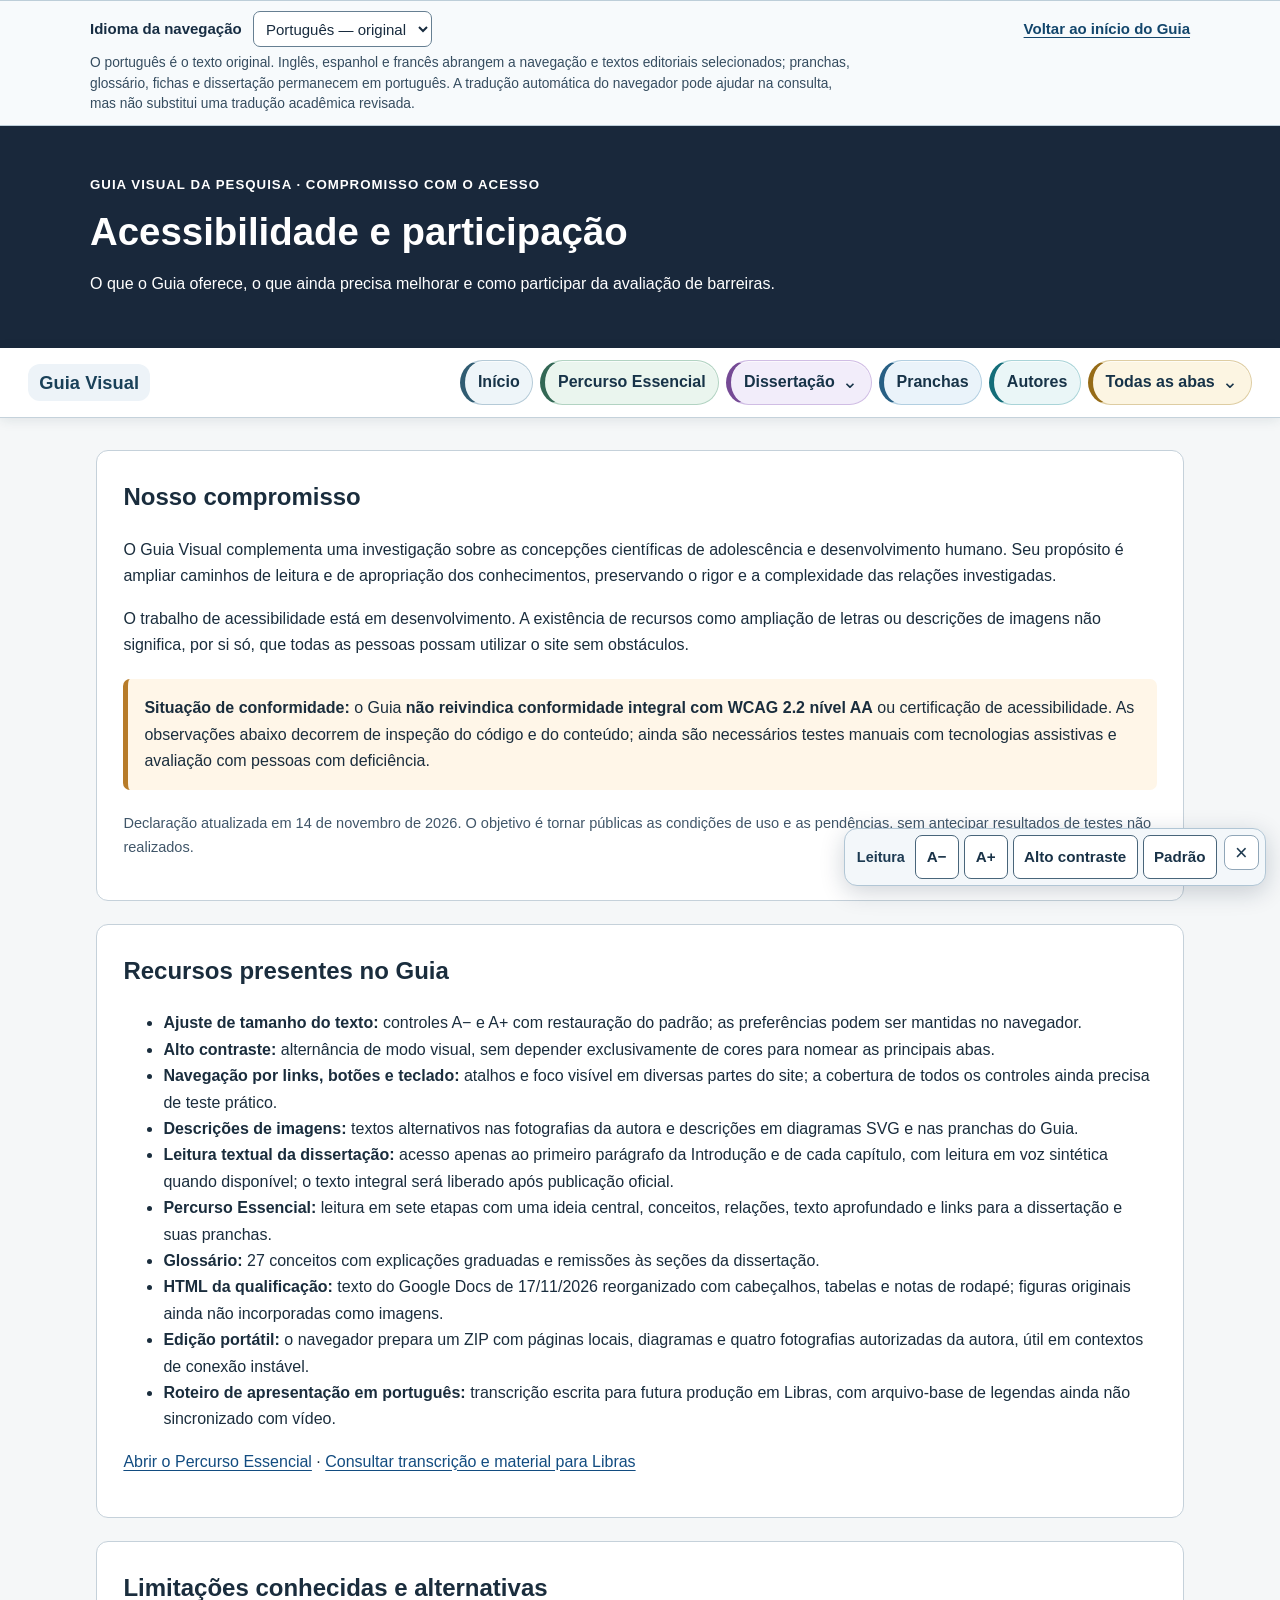
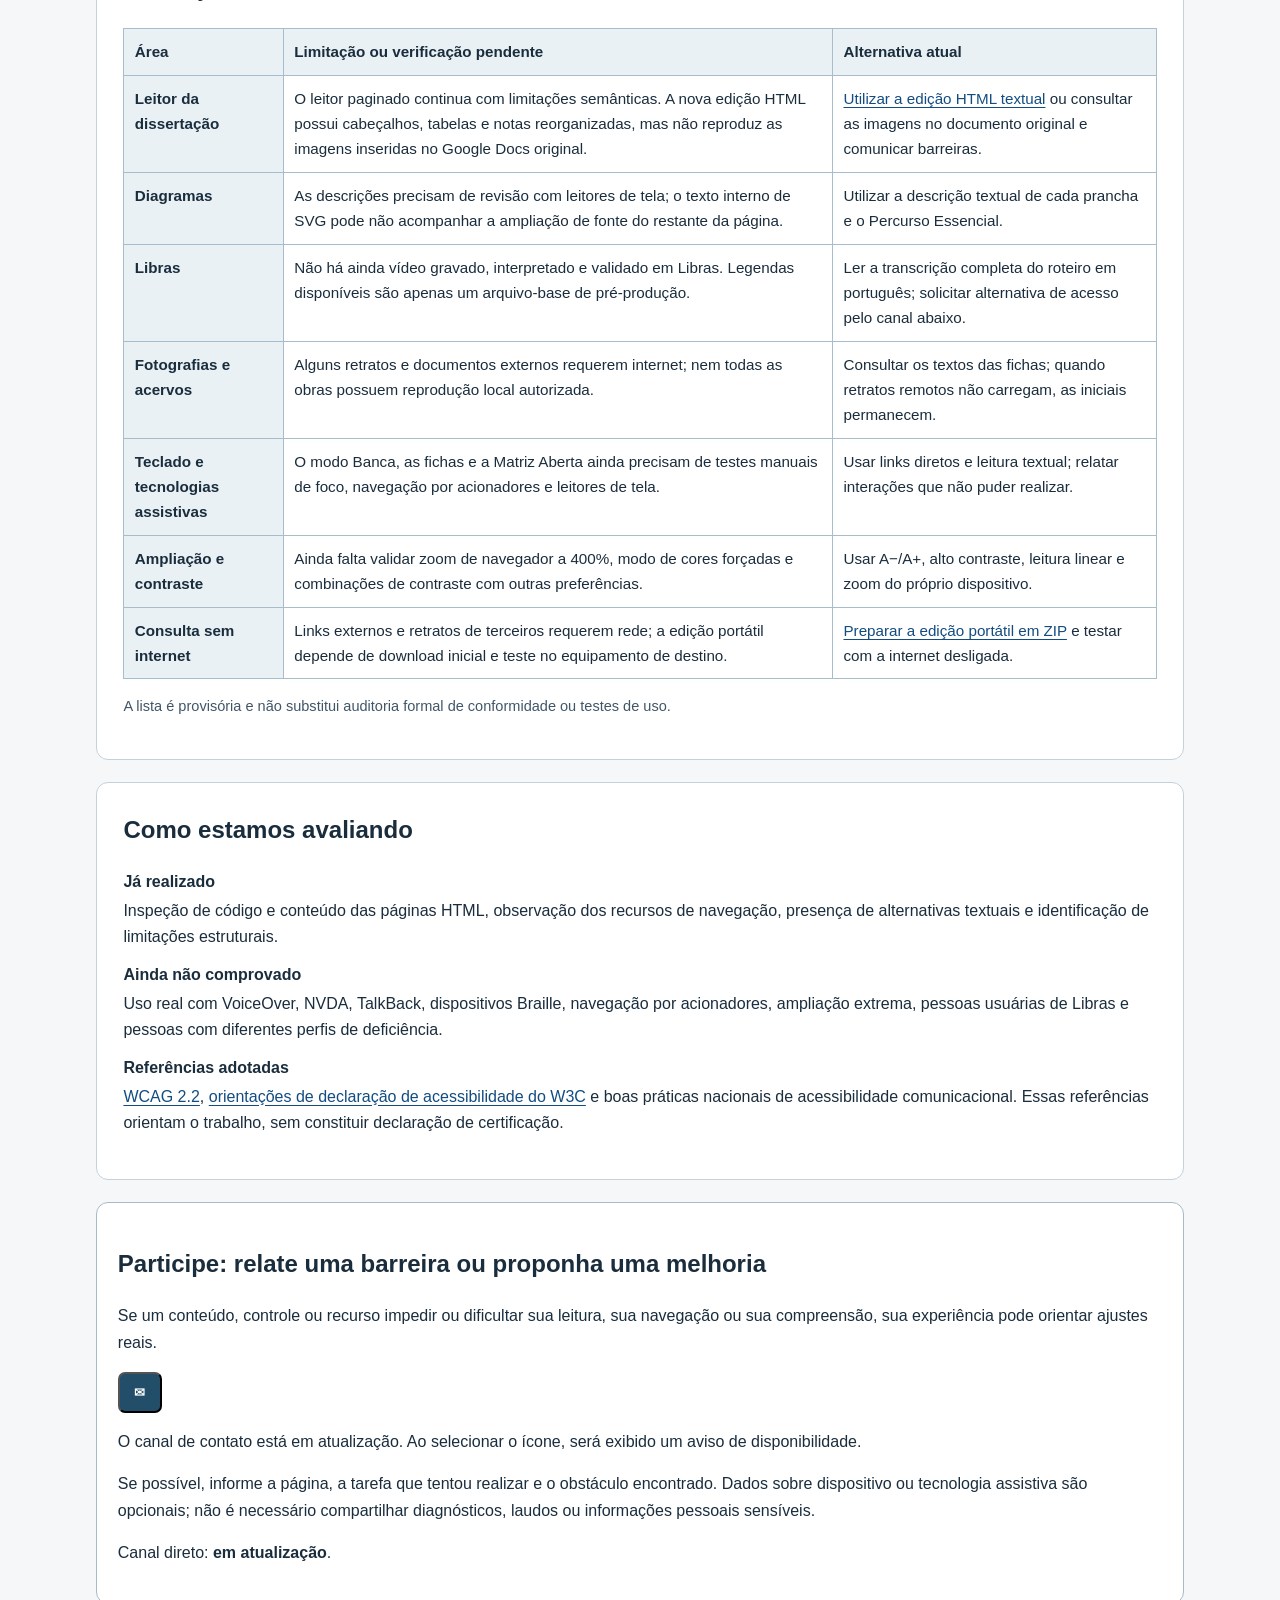
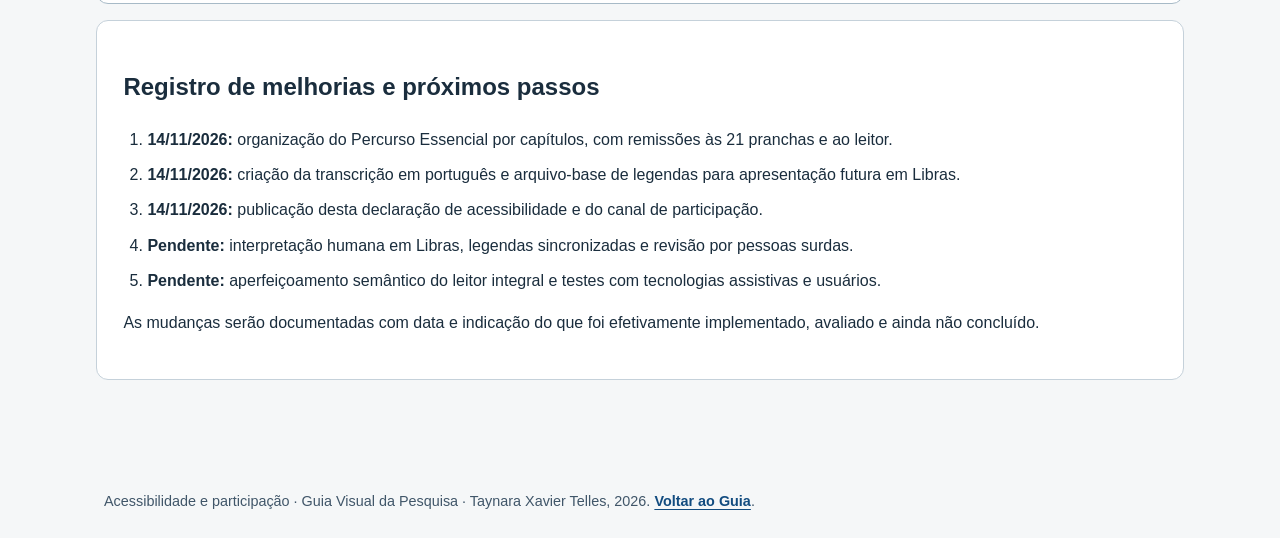
==== commit 497a3652: "Alinha referências do Guia às amostras e remove contatos externos" ====
--- a/acessibilidade.html
+++ b/acessibilidade.html
@@ -4,7 +4,7 @@
 </head><body>
 <a class="skip" href="#conteudo">Ir diretamente ao conteúdo</a>
 <header class="hero"><p class="eyebrow">Guia Visual da Pesquisa · Compromisso com o acesso</p><h1>Acessibilidade e participação</h1><p>O que o Guia oferece, o que ainda precisa melhorar e como participar da avaliação de barreiras.</p></header>
-<nav class="topnav" aria-label="Navegação principal"><a href="index.html#explorar">Guia principal</a><a href="percurso-essencial.html">Percurso Essencial</a><a href="glossario.html">Glossário</a><a href="documento-qualificacao.html">Dissertação HTML</a><a href="portatil.html">Edição portátil</a><a href="libras-apresentacao.html">Libras e transcrição</a><a href="#recursos">Recursos disponíveis</a><a href="#limites">Limitações</a><a href="#participar">Participar</a></nav>
+<nav class="topnav" aria-label="Navegação principal"><a href="index.html#explorar">Guia principal</a><a href="percurso-essencial.html">Percurso Essencial</a><a href="glossario.html">Glossário</a><a href="documento-qualificacao.html">Amostras da dissertação</a><a href="portatil.html">Edição portátil</a><a href="libras-apresentacao.html">Libras e transcrição</a><a href="#recursos">Recursos disponíveis</a><a href="#limites">Limitações</a><a href="#participar">Participar</a></nav>
 <div class="a11y-standalone"><div class="accessibility-controls" role="group" aria-label="Ajustes de acessibilidade"><span class="a11y-label">Leitura</span><button type="button" id="gv-font-minus" aria-label="Diminuir tamanho da letra" title="Diminuir tamanho da letra">A−</button><button type="button" id="gv-font-plus" aria-label="Aumentar tamanho da letra" title="Aumentar tamanho da letra">A+</button><button type="button" id="gv-contrast" aria-pressed="false" aria-label="Ativar alto contraste">Alto contraste</button><button type="button" id="gv-reset" title="Restaurar tamanho e contraste originais">Padrão</button><span id="gv-a11y-status" class="a11y-visually-hidden" role="status" aria-live="polite" aria-atomic="true"></span></div></div>
 <main id="conteudo">
 <section class="intro" aria-labelledby="compromisso"><h2 id="compromisso">Nosso compromisso</h2>
@@ -18,7 +18,7 @@
 <li><strong>Alto contraste:</strong> alternância de modo visual, sem depender exclusivamente de cores para nomear as principais abas.</li>
 <li><strong>Navegação por links, botões e teclado:</strong> atalhos e foco visível em diversas partes do site; a cobertura de todos os controles ainda precisa de teste prático.</li>
 <li><strong>Descrições de imagens:</strong> textos alternativos nas fotografias da autora e descrições em diagramas SVG e nas pranchas do Guia.</li>
-<li><strong>Leitura textual da dissertação:</strong> acesso ao texto extraído de 270 páginas da versão de qualificação, por páginas, e função de voz sintética onde o navegador oferecer suporte.</li>
+<li><strong>Leitura textual da dissertação:</strong> acesso apenas ao primeiro parágrafo da Introdução e de cada capítulo, com leitura em voz sintética quando disponível; o texto integral será liberado após publicação oficial.</li>
 <li><strong>Percurso Essencial:</strong> leitura em sete etapas com uma ideia central, conceitos, relações, texto aprofundado e links para a dissertação e suas pranchas.</li><li><strong>Glossário:</strong> 27 conceitos com explicações graduadas e remissões às seções da dissertação.</li><li><strong>HTML da qualificação:</strong> texto do Google Docs de 17/11/2026 reorganizado com cabeçalhos, tabelas e notas de rodapé; figuras originais ainda não incorporadas como imagens.</li><li><strong>Edição portátil:</strong> o navegador prepara um ZIP com páginas locais, diagramas e quatro fotografias autorizadas da autora, útil em contextos de conexão instável.</li>
 <li><strong>Roteiro de apresentação em português:</strong> transcrição escrita para futura produção em Libras, com arquivo-base de legendas ainda não sincronizado com vídeo.</li></ul>
 <p><a href="percurso-essencial.html">Abrir o Percurso Essencial</a> · <a href="libras-apresentacao.html">Consultar transcrição e material para Libras</a></p></section>
@@ -40,10 +40,10 @@
 </section>
 <section class="feedback" id="participar" aria-labelledby="participar-titulo"><h2 id="participar-titulo">Participe: relate uma barreira ou proponha uma melhoria</h2>
 <p>Se um conteúdo, controle ou recurso impedir ou dificultar sua leitura, sua navegação ou sua compreensão, sua experiência pode orientar ajustes reais.</p>
-<p><a class="contact" href="mailto:tayxaa@gmail.com?subject=Guia%20Visual%20%E2%80%94%20relato%20de%20barreira%20de%20acessibilidade&body=P%C3%A1gina%20ou%20se%C3%A7%C3%A3o%20do%20Guia%3A%0A%0AO%20que%20tentei%20fazer%3A%0A%0AQual%20foi%20a%20dificuldade%3A%0A%0ADispositivo%2C%20navegador%20ou%20tecnologia%20assistiva%20(opcional)%3A%0A%0AAlternativa%20desejada%20(opcional)%3A%0A%0A">Enviar relato por e-mail</a></p>
-<p>O link abre o aplicativo de e-mail configurado em seu dispositivo, com um assunto e um roteiro opcional de relato. <strong>O site não envia nem armazena automaticamente sua mensagem.</strong></p>
+<p><button type="button" class="contact" aria-label="E-mail — em atualização" onclick="alert('Em atualização')">✉</button></p>
+<p>O canal de contato está em atualização. Ao selecionar o ícone, será exibido um aviso de disponibilidade.</p>
 <p>Se possível, informe a página, a tarefa que tentou realizar e o obstáculo encontrado. Dados sobre dispositivo ou tecnologia assistiva são opcionais; não é necessário compartilhar diagnósticos, laudos ou informações pessoais sensíveis.</p>
-<p>Canal direto: <a href="mailto:tayxaa@gmail.com">tayxaa@gmail.com</a>. Se não houver aplicativo de e-mail configurado, use esse endereço no serviço de sua preferência.</p>
+<p>Canal direto: <strong>em atualização</strong>.</p>
 </section>
 <section class="last" aria-labelledby="historico"><h2 id="historico">Registro de melhorias e próximos passos</h2>
 <ol class="timeline"><li><strong>14/11/2026:</strong> organização do Percurso Essencial por capítulos, com remissões às 21 pranchas e ao leitor.</li>
